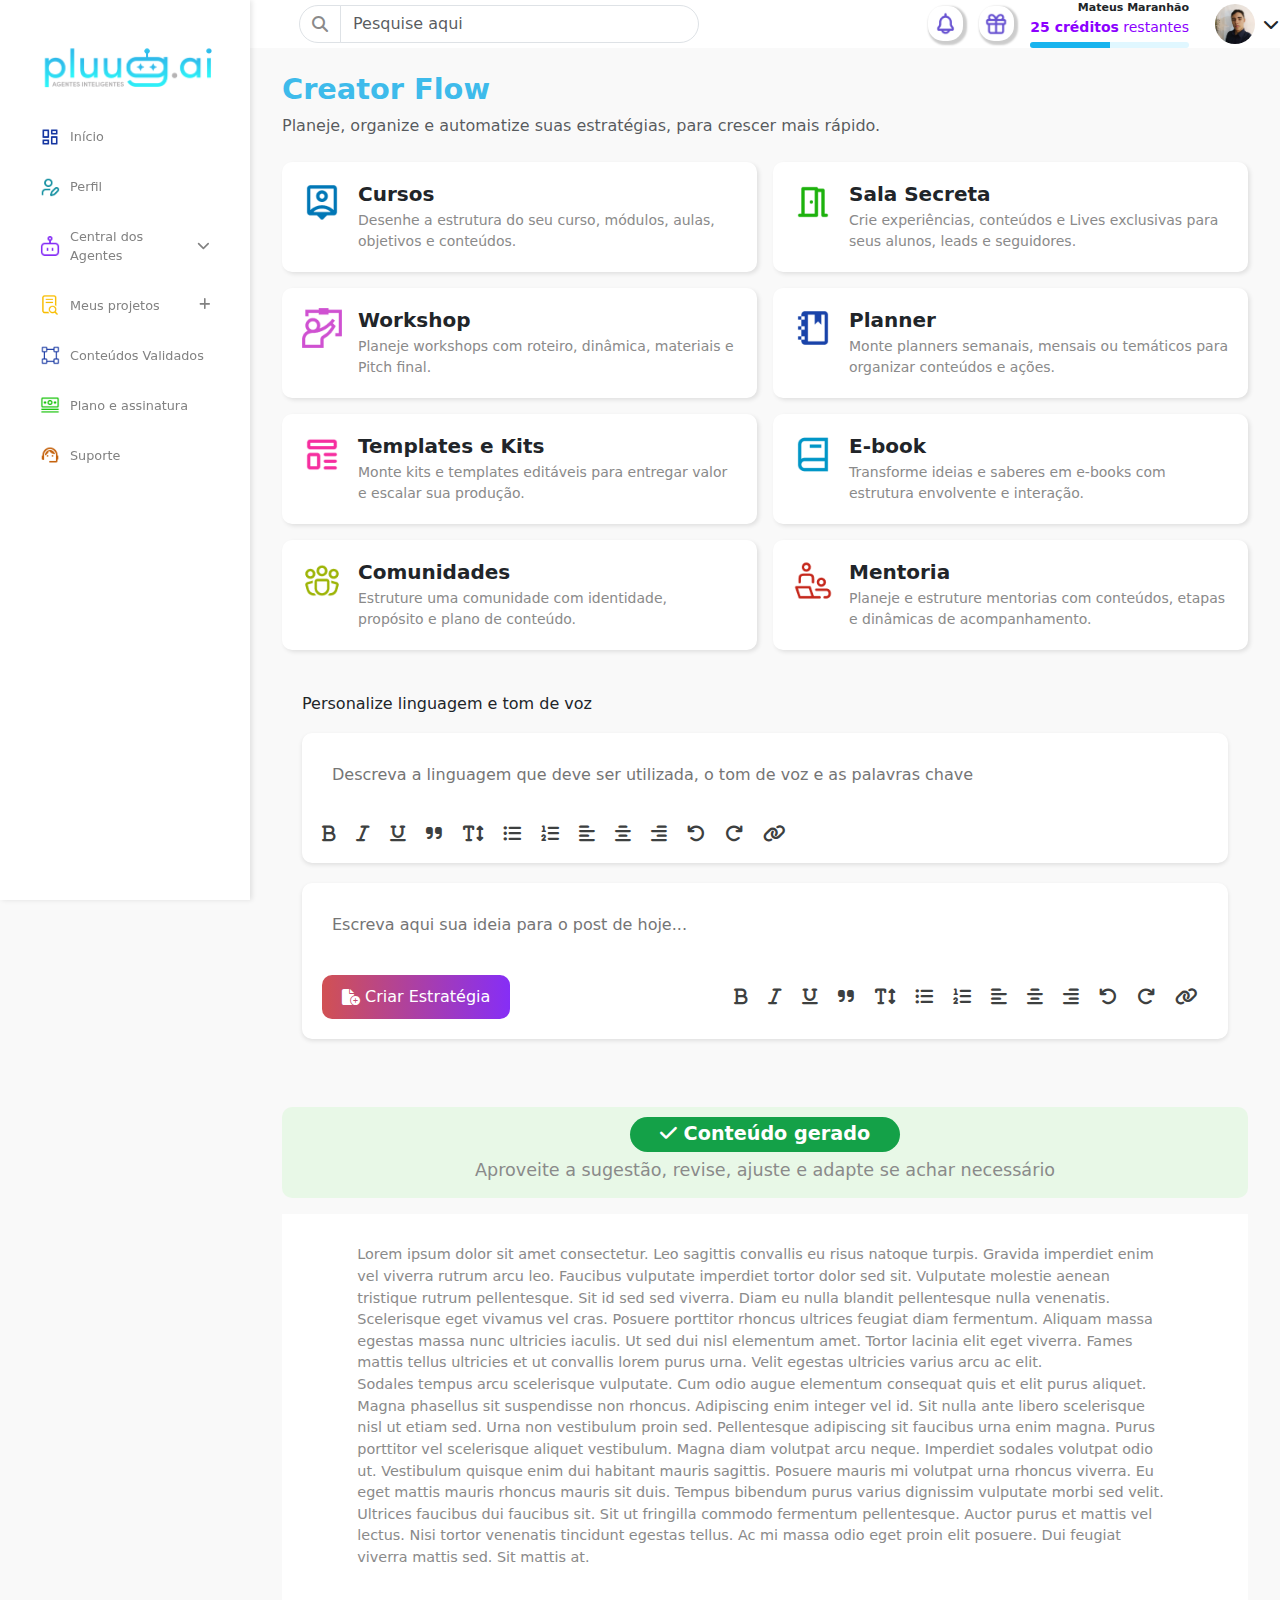
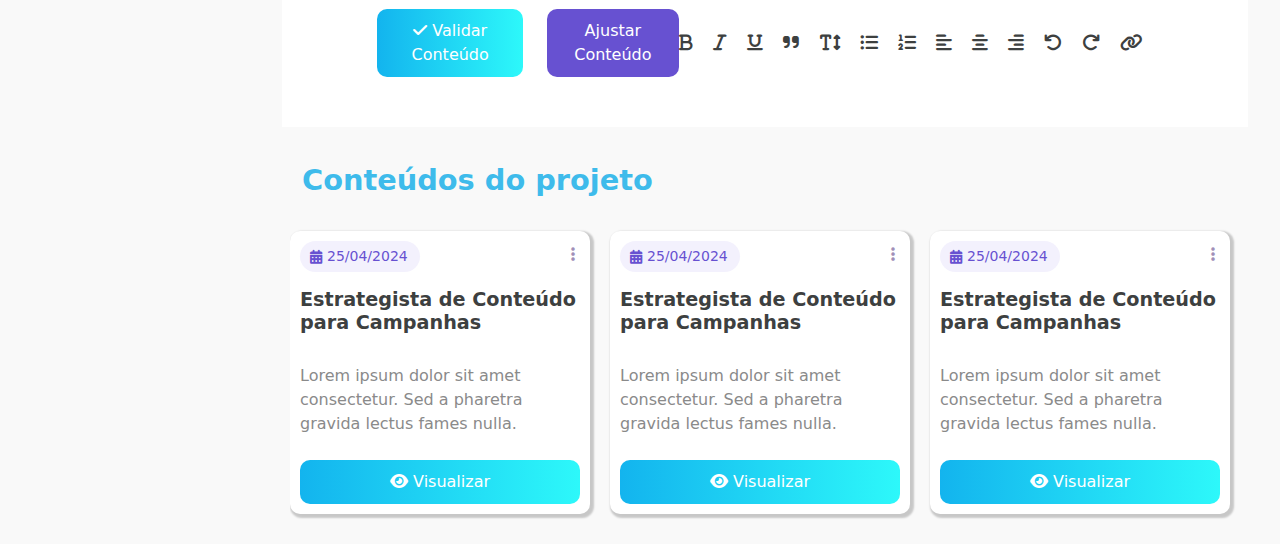
==== creator-builder.html @ bd02fbfd "Implement creator-builder" ====
<!DOCTYPE html>
<html lang="pt-BR">

<head>
    <meta charset="UTF-8">
    <meta name="viewport" content="width=device-width, initial-scale=1.0">
    <title>Pluug-ai - Creator Builder</title>
    <link rel="shortcut icon" type="imagex/png" href="./img/icone - 10.png">

    <!-- Bootstrap CSS -->
    <link href="https://cdn.jsdelivr.net/npm/bootstrap@5.3.3/dist/css/bootstrap.min.css" rel="stylesheet"
        crossorigin="anonymous">

    <!-- Bootstrap JS (com Popper incluído no bundle) -->
    <script src="https://cdn.jsdelivr.net/npm/bootstrap@5.3.3/dist/js/bootstrap.bundle.min.js"
        crossorigin="anonymous"></script>

    <!-- CSS do Owl Carousel -->
    <link rel="stylesheet" href="https://cdnjs.cloudflare.com/ajax/libs/OwlCarousel2/2.3.4/assets/owl.carousel.min.css">
    <link rel="stylesheet"
        href="https://cdnjs.cloudflare.com/ajax/libs/OwlCarousel2/2.3.4/assets/owl.theme.default.min.css">

    <!-- jQuery -->
    <script src="https://code.jquery.com/jquery-3.6.0.min.js"></script>

    <!-- JS do Owl Carousel -->
    <script src="https://cdnjs.cloudflare.com/ajax/libs/OwlCarousel2/2.3.4/owl.carousel.min.js"></script>

    <!--Font Awesome-->
    <link rel="stylesheet" href="https://cdnjs.cloudflare.com/ajax/libs/font-awesome/6.4.2/css/all.min.css"
        crossorigin="anonymous" referrerpolicy="no-referrer" />

    <!--CSS-->
    <link rel="stylesheet" href="css/index.css">
    <link rel="stylesheet" href="css/meus-projetos.css">
    <link rel="stylesheet" href="css/perfil.css">
    <link rel="stylesheet" href="css/plano.css">
    <link rel="stylesheet" href="css/responsive.css">
    <link rel="stylesheet" href="css/trend-ai.css">
    <link rel="stylesheet" href="css/suporte.css">
    <link rel="stylesheet" href="css/creator-builder.css">

</head>

<body class="creator-builder">
    <!--SideBar-->
    <nav class="navbar navbar-light d-md-none">
        <div class="container-fluid">
            <a class="navbar-brand" href="#">
                <img src="./img/pluugai-degrade-azul-fundo-branco-300-dpi.webp" alt="Pluu.ai Logo" class="img-fluid">
            </a>
            <button class="navbar-toggler" type="button" data-bs-toggle="collapse" data-bs-target="#mobileMenu"
                aria-controls="mobileMenu" aria-expanded="false" aria-label="Toggle navigation">
                <span class="navbar-toggler-icon"></span>
            </button>
        </div>
    </nav>
    <div class="collapse mobile-menu d-md-block" id="mobileMenu">
        <div class="sidebar">
            <a class="navbar-brand d-none d-md-block" href="#">
                <img src="./img/pluugai-degrade-azul-fundo-branco-300-dpi.webp" alt="Pluu.ai Logo" class="img-fluid">
            </a>
            <ul id="navegacao" class="nav flex-column">
                <li class="nav-item">
                    <a id="index" class="nav-link" href="index.html"><img class="img-fluid icones"
                            src="./img/Icons menu/Inicio.png">
                        Início</a>
                </li>
                <li class="nav-item">
                    <a id="perfil" class="nav-link" href="perfil.html"><img class="img-fluid icones"
                            src="./img/Icons menu/Perfil.png">
                        Perfil</a>
                </li>
                <li class="nav-item central-agentes-item">
                    <a class="nav-link central-agentes-link" style="cursor: pointer;">
                        <img class="img-fluid icones" src="./img/Icons menu/Central dos Agentes.png"> Central dos
                        Agentes
                        <i class="fas fa-chevron-down ms-auto"></i>
                    </a>
                    <ul class="submenu nav flex-column">
                        <li class="nav-item">
                            <a id="trend-ai" class="nav-link" href="trend-ai.html"><img class="img-fluid icones"
                                    src="./img/Icons menu/Trend AI.png"> Trend AI</a>
                        </li>
                        <li class="nav-item">
                            <a id="creator-genie" class="nav-link" href="creator-genie.html"><img
                                    class="img-fluid icones" src="./img/Icons menu/Creator Genie.png"> Creator Genie</a>
                        </li>
                        <li class="nav-item">
                            <a id="creator-flow" class="nav-link" href="creator-flow.html"><img class="img-fluid icones"
                                    src="./img/Icons menu/Creator Flow.png"> Creator Flow</a>
                        </li>
                        <li class="nav-item">
                            <a id="creator-builder" class="nav-link" href="creator-builder.html"><img
                                    class="img-fluid icones" src="./img/Icons menu/carbon_model-builder.png"> Creator
                                Builder</a>
                        </li>
                        <li class="nav-item">
                            <a id="leads-ia" class="nav-link" href="leads-ia.html"><img class="img-fluid icones"
                                    src="./img/Icons menu/stash_user-id.png"> Leads IA</a>
                        </li>
                    </ul>
                </li>
                <li class="nav-item">
                    <a id="meus-projetos" class="nav-link" href="meus-projetos.html"><img class="img-fluid icones"
                            src="./img/Icons menu/Meus projetos.png">
                        Meus projetos
                        <i class="fas fa-plus ms-auto"></i>
                    </a>
                </li>
                <li class="nav-item">
                    <a id="validados" class="nav-link" href="validados.html"><img class="img-fluid icones"
                            src="./img/Icons menu/Conteúdos Validados.png"> Conteúdos Validados</a>
                </li>
                <li class="nav-item">
                    <a id="plano" class="nav-link" href="plano.html"><img class="img-fluid icones"
                            src="./img/Icons menu/Plano e assintura.png"> Plano e assinatura</a>
                </li>
                <li class="nav-item">
                    <a id="suporte" class="nav-link" href="suporte.html"><img class="img-fluid icones"
                            src="./img/Icons menu/Suporte.png">
                        Suporte</a>
                </li>
            </ul>
        </div>
    </div>

    <!-- Navbar vertical -->
    <div class="nav-vertical">
        <div class="d-flex justify-content-between align-items-center mb-4">

            <div class="input-group search-bar flex-grow-1 ms-5" style="max-width: 400px;">
                <span class="input-group-text"><i class="fas fa-search"></i></span>
                <input type="text" class="form-control" placeholder="Pesquise aqui">
            </div>

            <div class="profile-info d-flex align-items-center ms-auto">
                <div class="d-flex align-items-center">
                    <div class="icon-wrapper me-3">
                        <img class="icones-roxos" src="./img/flowbite_bell-outline.png" alt="Notificação">
                    </div>
                    <div class="icon-wrapper me-3" data-bs-toggle="modal" data-bs-target="#giftModal">
                        <img class="icones-roxos" src="./img/tabler_gift.png" alt="Presente">
                    </div>
                </div>
                <div class="profile-details text-end me-3">
                    <strong>Mateus Maranhão</strong>
                    <span class="credits"><b>25 créditos</b> restantes</span>
                    <div class="progress mt-1">
                        <div class="progress-bar" role="progressbar" style="width: 50%" aria-valuenow="50"
                            aria-valuemin="0" aria-valuemax="100"></div>
                    </div>
                </div>
                <img class="foto-perfil" src="./img/8c23a2b4-e8b4-4d0d-b0fb-df7a47a0a22d.jpeg" alt="Foto do Perfil">
                <i onclick="toggleMenu()" class="fas fa-chevron-down ms-2 dropdown-icon" style="cursor: pointer;"></i>
            </div>
        </div>
    </div>

    <!--Menu dropdown do perfil-->
    <div class="menu-dropdown" id="menuDropdown">
        <a href="#"><img class="img-fluid icones-dropdown" src="./img/Icons menu/Inicio.png"> Início</a>
        <a href="#"><img class="img-fluid icones-dropdown" src="./img/Icons menu/Perfil.png"> Perfil</a>
        <button class="btn-sair mt-2"><i class="fas fa-sign-out-alt me-2"></i> Sair</button>
    </div>

    <!--input de pesquisa mobile-->
    <div class="container input-pesquisa d-md-none d-block">
        <input type="text" class="form-control" placeholder="Pesquise aqui">
    </div>

    <!--Conteudo principal-->
    <div class="main-content">

        <!-- Modal -->
        <div class="modal fade" id="giftModal" tabindex="-1" aria-labelledby="giftModalLabel" aria-hidden="true">
            <div class="modal-dialog modal-dialog-centered">
                <div class="modal-content">
                    <div class="modal-header">
                        <ul class="nav nav-tabs">
                            <li class="nav-item">
                                <a class="nav-link active" id="tab-convidar" onclick="showTab('convidar')">Convidar</a>
                            </li>
                            <li class="nav-item">
                                <a class="nav-link" id="tab-recompensas"
                                    onclick="showTab('recompensas')">Recompensas</a>
                            </li>
                        </ul>
                        <button type="button" class="btn-close" data-bs-dismiss="modal" aria-label="Close"></button>
                    </div>
                    <div class="modal-body text-center">
                        <div id="convidar" class="tab-content active">
                            <h5>Dê 10% de desconto e Ganhe até 20% de desconto na sua mensalidade</h5>
                            <p>Convide amigos e novas contas para a Pluug.ai e ofereça um desconto especial de 10%.</p>
                            <button class="btn-convidar w-100"><img class="img-fluid me-2" src="./img/tabler_gift.png">
                                Pluug.ai/convidado</button>
                            <button class="btn-copiar mt-3">Copiar link de convite</button>
                            <h6 class="mt-4 info-importante-titulo">Informações importantes</h6>
                            <p class="info-importante mt-2">O desconto não é cumulativo e será aplicado apenas em 1
                                única mensalidade.</p>
                        </div>
                        <div id="recompensas" class="tab-content">
                            <h5 class="mb-3">Recompensas ganhas: 15%</h5>
                            <div class="quando-receberei">
                                <img class="img-fluid mb-3" src="./img/tabler_gift.png">
                                <h6>Quando receberei minha recompensa?</h6>
                                <p>A sua recompensa será o desconto aplicado na sua próxima mensalidade. O desconto não
                                    é cumulativo, ele será aplicado apenas em 1 única mensalidade, até 30 dias após a
                                    indicação.</p>
                                <p>Caso seu plano seja anual, seu desconto será aplicado no ato da renovação</p>
                            </div>
                            <button class="btn-recolher mt-3">Recolher recompensa</button>
                        </div>
                    </div>
                </div>
            </div>
        </div>

        <section class="creator-builder">
            <div class="container">
                <h2>Creator Flow</h2>
                <p class="text-muted mb-4">Planeje, organize e automatize suas estratégias, para crescer mais rápido.
                </p>

                <div class="row g-3">
                    <!-- Item 1 -->
                    <div class="col-md-6">
                        <div class="flow-card d-flex align-items-start">
                            <img src="./img/builder icons/material-symbols_person-pin-outline-rounded.png" class="me-3"
                                width="40" alt="Cursos">
                            <div>
                                <h5 class="fw-bold mb-1">Cursos</h5>
                                <p class="mb-0">Desenhe a estrutura do seu curso, módulos, aulas, objetivos e conteúdos.
                                </p>
                            </div>
                        </div>
                    </div>

                    <!-- Item 2 -->
                    <div class="col-md-6">
                        <div class="flow-card d-flex align-items-start">
                            <img src="./img/builder icons/material-symbols_meeting-room-outline-rounded.png"
                                class="me-3" width="40" alt="Sala Secreta">
                            <div>
                                <h5 class="fw-bold mb-1">Sala Secreta</h5>
                                <p class="mb-0">Crie experiências, conteúdos e Lives exclusivas para seus alunos, leads
                                    e seguidores.</p>
                            </div>
                        </div>
                    </div>

                    <!-- Item 3 -->
                    <div class="col-md-6">
                        <div class="flow-card d-flex align-items-start">
                            <img src="./img/builder icons/grommet-icons_workshop.png" class="me-3" width="40"
                                alt="Workshop">
                            <div>
                                <h5 class="fw-bold mb-1">Workshop</h5>
                                <p class="mb-0">Planeje workshops com roteiro, dinâmica, materiais e Pitch final.</p>
                            </div>
                        </div>
                    </div>

                    <!-- Item 4 -->
                    <div class="col-md-6">
                        <div class="flow-card d-flex align-items-start">
                            <img src="./img/builder icons/mdi_planner-outline.png" class="me-3" width="40"
                                alt="Planner">
                            <div>
                                <h5 class="fw-bold mb-1">Planner</h5>
                                <p class="mb-0">Monte planners semanais, mensais ou temáticos para organizar conteúdos e
                                    ações.</p>
                            </div>
                        </div>
                    </div>

                    <!-- Item 5 -->
                    <div class="col-md-6">
                        <div class="flow-card d-flex align-items-start">
                            <img src="./img/builder icons/tabler_template.png" class="me-3" width="40"
                                alt="Templates e Kits">
                            <div>
                                <h5 class="fw-bold mb-1">Templates e Kits</h5>
                                <p class="mb-0">Monte kits e templates editáveis para entregar valor e escalar sua
                                    produção.</p>
                            </div>
                        </div>
                    </div>

                    <!-- Item 6 -->
                    <div class="col-md-6">
                        <div class="flow-card d-flex align-items-start">
                            <img src="./img/builder icons/tdesign_book.png" class="me-3" width="40" alt="E-book">
                            <div>
                                <h5 class="fw-bold mb-1">E-book</h5>
                                <p class="mb-0">Transforme ideias e saberes em e-books com estrutura envolvente e
                                    interação.</p>
                            </div>
                        </div>
                    </div>

                    <!-- Item 7 -->
                    <div class="col-md-6">
                        <div class="flow-card d-flex align-items-start">
                            <img src="./img/builder icons/fluent_people-community-24-regular.png" class="me-3"
                                width="40" alt="Comunidades">
                            <div>
                                <h5 class="fw-bold mb-1">Comunidades</h5>
                                <p class="mb-0">Estruture uma comunidade com identidade, propósito e plano de conteúdo.
                                </p>
                            </div>
                        </div>
                    </div>

                    <!-- Item 8 -->
                    <div class="col-md-6 mb-2">
                        <div class="flow-card d-flex align-items-start">
                            <img src="./img/builder icons/hugeicons_mentoring.png" class="me-3" width="40"
                                alt="Mentoria">
                            <div>
                                <h5 class="fw-bold mb-1">Mentoria</h5>
                                <p class="mb-0">Planeje e estruture mentorias com conteúdos, etapas e dinâmicas de
                                    acompanhamento.</p>
                            </div>
                        </div>
                    </div>
                </div>
            </div>
        </section>

        <div class="qual-estrategia">
            <div class="container">
                <h6 class="mt-3">Personalize linguagem e tom de voz</h6>
                <div class="text-editor">
                    <textarea
                        placeholder="Descreva a linguagem que deve ser utilizada, o tom de voz e as palavras chave"></textarea>
                    <div class="toolbar-container">
                        <div class="toolbar">
                            <i class="fas fa-bold"></i>
                            <i class="fas fa-italic"></i>
                            <i class="fas fa-underline"></i>
                            <i class="fas fa-quote-right"></i>
                            <i class="fas fa-text-height"></i>
                            <i class="fas fa-list-ul"></i>
                            <i class="fas fa-list-ol"></i>
                            <i class="fas fa-align-left"></i>
                            <i class="fas fa-align-center"></i>
                            <i class="fas fa-align-right"></i>
                            <i class="fas fa-undo"></i>
                            <i class="fas fa-redo"></i>
                            <i class="fas fa-link"></i>
                        </div>
                    </div>
                </div>

                <div class="text-editor">
                    <textarea placeholder="Escreva aqui sua ideia para o post de hoje..."></textarea>
                    <div class="toolbar-container">
                        <button class="btn-criar-conteudo">
                            <i class="fa-solid fa-file-circle-plus"></i> Criar Estratégia
                        </button>
                        <div class="toolbar">
                            <i class="fas fa-bold"></i>
                            <i class="fas fa-italic"></i>
                            <i class="fas fa-underline"></i>
                            <i class="fas fa-quote-right"></i>
                            <i class="fas fa-text-height"></i>
                            <i class="fas fa-list-ul"></i>
                            <i class="fas fa-list-ol"></i>
                            <i class="fas fa-align-left"></i>
                            <i class="fas fa-align-center"></i>
                            <i class="fas fa-align-right"></i>
                            <i class="fas fa-undo"></i>
                            <i class="fas fa-redo"></i>
                            <i class="fas fa-link"></i>
                        </div>
                    </div>
                </div>
            </div>
        </div>

        <!--Conteudo gerado-->
        <div class="container mt-5">
            <div class="conteudo-gerado">
                <div class="row">
                    <div class="col-md-12">
                        <div class="d-flex justify-content-center">
                            <button class="btn-conteudo-gerado">
                                <i class="fa-solid fa-check"></i> Conteúdo gerado
                            </button>
                        </div>
                        <p>Aproveite a sugestão, revise, ajuste e adapte se achar necessário</p>
                    </div>
                </div>
            </div>
        </div>
        <div class="container mb-3">
            <div class="conteudo-texto mt-3">
                <p>Lorem ipsum dolor sit amet consectetur. Leo sagittis convallis eu risus natoque turpis.
                    Gravida imperdiet enim vel viverra rutrum arcu leo. Faucibus vulputate imperdiet tortor
                    dolor sed sit. Vulputate molestie aenean tristique rutrum pellentesque.
                    Sit id sed sed viverra. Diam eu nulla blandit pellentesque nulla venenatis. Scelerisque eget
                    vivamus vel cras. Posuere porttitor rhoncus ultrices feugiat diam fermentum. Aliquam massa
                    egestas massa nunc ultricies iaculis. Ut sed dui nisl elementum amet. Tortor lacinia elit
                    eget viverra. Fames mattis tellus ultricies et ut convallis lorem purus urna. Velit egestas
                    ultricies varius arcu ac elit.<br>
                    Sodales tempus arcu scelerisque vulputate. Cum odio augue elementum consequat quis et elit
                    purus aliquet. Magna phasellus sit suspendisse non rhoncus. Adipiscing enim integer vel id.
                    Sit nulla ante libero scelerisque nisl ut etiam sed. Urna non vestibulum proin sed.
                    Pellentesque adipiscing sit faucibus urna enim magna. Purus porttitor vel scelerisque
                    aliquet vestibulum. Magna diam volutpat arcu neque. Imperdiet sodales volutpat odio ut.
                    Vestibulum quisque enim dui habitant mauris sagittis. Posuere mauris mi volutpat urna
                    rhoncus viverra. Eu eget mattis mauris rhoncus mauris sit duis.
                    Tempus bibendum purus varius dignissim vulputate morbi sed velit. Ultrices faucibus dui
                    faucibus sit. Sit ut fringilla commodo fermentum pellentesque. Auctor purus et mattis vel
                    lectus. Nisi tortor venenatis tincidunt egestas tellus. Ac mi massa odio eget proin elit
                    posuere. Dui feugiat viverra mattis sed. Sit mattis at.</p>
                <div class="text-editor-trend">
                    <div class="toolbar-container">
                        <div class="d-flex justify-content-start">
                            <button class="btn-validar-conteudo me-4">
                                <i class="fa-solid fa-check"></i> Validar Conteúdo
                            </button>
                            <button class="btn-ajustar-conteudo">
                                Ajustar Conteúdo
                            </button>
                        </div>
                        <div class="toolbar">
                            <i class="fas fa-bold"></i>
                            <i class="fas fa-italic"></i>
                            <i class="fas fa-underline"></i>
                            <i class="fas fa-quote-right"></i>
                            <i class="fas fa-text-height"></i>
                            <i class="fas fa-list-ul"></i>
                            <i class="fas fa-list-ol"></i>
                            <i class="fas fa-align-left"></i>
                            <i class="fas fa-align-center"></i>
                            <i class="fas fa-align-right"></i>
                            <i class="fas fa-undo"></i>
                            <i class="fas fa-redo"></i>
                            <i class="fas fa-link"></i>
                        </div>
                    </div>
                </div>
            </div>
        </div>

        <!--Conteudos do projeto-->
        <section class="meus-conteudos">
            <div class="container">
                <div class="row">
                    <div class="col-md-12">
                        <div class="d-flex justify-content-between">
                            <h1 class="mb-4">Conteúdos do projeto</h1>
                        </div>
                    </div>
                    <div class="conteudos-wrapper">
                        <div class="card-conteudo">
                            <div class="d-flex justify-content-between">
                                <small><i class="fas fa-calendar-alt"></i> 25/04/2024</small>
                                <div class="dropdown">
                                    <i class="fa-solid fa-ellipsis-vertical" id="dropdownMenuButton"
                                        data-bs-toggle="dropdown" aria-expanded="false" style="cursor: pointer;"></i>
                                    <ul class="dropdown-menu" aria-labelledby="dropdownMenuButton">
                                        <li><a class="dropdown-item" href="#">Excluir</a></li>
                                        <li><a class="dropdown-item" href="#">Renomear</a></li>
                                        <li><a class="dropdown-item" href="#">Duplicar</a></li>
                                    </ul>
                                </div>
                            </div>
                            <h4 class="mt-3 mb-3">Estrategista de Conteúdo para Campanhas</h4>
                            <p>Lorem ipsum dolor sit amet consectetur. Sed a pharetra gravida lectus fames nulla.</p>
                            <button class="btn-visualizar"><i class="fa-solid fa-eye"></i> Visualizar</button>
                        </div>
                        <div class="card-conteudo">
                            <div class="d-flex justify-content-between">
                                <small><i class="fas fa-calendar-alt"></i> 25/04/2024</small>
                                <div class="dropdown">
                                    <i class="fa-solid fa-ellipsis-vertical" id="dropdownMenuButton"
                                        data-bs-toggle="dropdown" aria-expanded="false" style="cursor: pointer;"></i>
                                    <ul class="dropdown-menu" aria-labelledby="dropdownMenuButton">
                                        <li><a class="dropdown-item" href="#">Excluir</a></li>
                                        <li><a class="dropdown-item" href="#">Renomear</a></li>
                                        <li><a class="dropdown-item" href="#">Duplicar</a></li>
                                    </ul>
                                </div>
                            </div>
                            <h4 class="mt-3 mb-3">Estrategista de Conteúdo para Campanhas</h4>
                            <p>Lorem ipsum dolor sit amet consectetur. Sed a pharetra gravida lectus fames nulla.</p>
                            <button class="btn-visualizar"><i class="fa-solid fa-eye"></i> Visualizar</button>
                        </div>
                        <div class="card-conteudo">
                            <div class="d-flex justify-content-between">
                                <small><i class="fas fa-calendar-alt"></i> 25/04/2024</small>
                                <div class="dropdown">
                                    <i class="fa-solid fa-ellipsis-vertical" id="dropdownMenuButton"
                                        data-bs-toggle="dropdown" aria-expanded="false" style="cursor: pointer;"></i>
                                    <ul class="dropdown-menu" aria-labelledby="dropdownMenuButton">
                                        <li><a class="dropdown-item" href="#">Excluir</a></li>
                                        <li><a class="dropdown-item" href="#">Renomear</a></li>
                                        <li><a class="dropdown-item" href="#">Duplicar</a></li>
                                    </ul>
                                </div>
                            </div>
                            <h4 class="mt-3 mb-3">Estrategista de Conteúdo para Campanhas</h4>
                            <p>Lorem ipsum dolor sit amet consectetur. Sed a pharetra gravida lectus fames nulla.</p>
                            <button class="btn-visualizar"><i class="fa-solid fa-eye"></i> Visualizar</button>
                        </div>
                        <div class="card-conteudo">
                            <div class="d-flex justify-content-between">
                                <small><i class="fas fa-calendar-alt"></i> 25/04/2024</small>
                                <div class="dropdown">
                                    <i class="fa-solid fa-ellipsis-vertical" id="dropdownMenuButton"
                                        data-bs-toggle="dropdown" aria-expanded="false" style="cursor: pointer;"></i>
                                    <ul class="dropdown-menu" aria-labelledby="dropdownMenuButton">
                                        <li><a class="dropdown-item" href="#">Excluir</a></li>
                                        <li><a class="dropdown-item" href="#">Renomear</a></li>
                                        <li><a class="dropdown-item" href="#">Duplicar</a></li>
                                    </ul>
                                </div>
                            </div>
                            <h4 class="mt-3 mb-3">Estrategista de Conteúdo para Campanhas</h4>
                            <p>Lorem ipsum dolor sit amet consectetur. Sed a pharetra gravida lectus fames nulla.</p>
                            <button class="btn-visualizar"><i class="fa-solid fa-eye"></i> Visualizar</button>
                        </div>
                        <div class="card-conteudo">
                            <div class="d-flex justify-content-between">
                                <small><i class="fas fa-calendar-alt"></i> 25/04/2024</small>
                                <div class="dropdown">
                                    <i class="fa-solid fa-ellipsis-vertical" id="dropdownMenuButton"
                                        data-bs-toggle="dropdown" aria-expanded="false" style="cursor: pointer;"></i>
                                    <ul class="dropdown-menu" aria-labelledby="dropdownMenuButton">
                                        <li><a class="dropdown-item" href="#">Excluir</a></li>
                                        <li><a class="dropdown-item" href="#">Renomear</a></li>
                                        <li><a class="dropdown-item" href="#">Duplicar</a></li>
                                    </ul>
                                </div>
                            </div>
                            <h4 class="mt-3 mb-3">Estrategista de Conteúdo para Campanhas</h4>
                            <p>Lorem ipsum dolor sit amet consectetur. Sed a pharetra gravida lectus fames nulla.</p>
                            <button class="btn-visualizar"><i class="fa-solid fa-eye"></i> Visualizar</button>
                        </div>
                        <div class="card-conteudo">
                            <div class="d-flex justify-content-between">
                                <small><i class="fas fa-calendar-alt"></i> 25/04/2024</small>
                                <div class="dropdown">
                                    <i class="fa-solid fa-ellipsis-vertical" id="dropdownMenuButton"
                                        data-bs-toggle="dropdown" aria-expanded="false" style="cursor: pointer;"></i>
                                    <ul class="dropdown-menu" aria-labelledby="dropdownMenuButton">
                                        <li><a class="dropdown-item" href="#">Excluir</a></li>
                                        <li><a class="dropdown-item" href="#">Renomear</a></li>
                                        <li><a class="dropdown-item" href="#">Duplicar</a></li>
                                    </ul>
                                </div>
                            </div>
                            <h4 class="mt-3 mb-3">Estrategista de Conteúdo para Campanhas</h4>
                            <p>Lorem ipsum dolor sit amet consectetur. Sed a pharetra gravida lectus fames nulla.</p>
                            <button class="btn-visualizar"><i class="fa-solid fa-eye"></i> Visualizar</button>
                        </div>
                    </div>
                </div>
            </div>
        </section>
    </div>
</body>

<script src="./js/scripts.js"></script>

</html>
---- css/index.css ----
* {
    box-sizing: border-box;
}

body {
    margin: 0;
    padding: 0;
    overflow-x: hidden;
    background-color: #F9F9F9;
}

.navbar-brand img {
    max-width: 220px;
}

body.index #navegacao a#index,
body.perfil #navegacao a#perfil,
body.trend-ai #navegacao a#trend-ai,
body.creator-genie #navegacao a#creator-genie,
body.creator-flow #navegacao a#creator-flow,
body.meus-projetos #navegacao a#meus-projetos,
body.validados #navegacao a#validados,
body.plano #navegacao a#plano,
body.suporte #navegacao a#suporte,
body.configuracoes #navegacao a#configuracoes,
body.comunidade #navegacao a#comunidade,
body.creator-builder #navegacao a#creator-builder,
body.leads-ia #navegacao a#leads-ia {
    background: none;
    border: 1px solid rgba(19, 180, 238, 1);
    color: rgb(19, 180, 238);
    border-radius: 10px;
}

/*Sidebar*/
.sidebar {
    width: 250px;
    height: 100vh;
    position: fixed;
    background-color: white;
    padding-top: 20px;
    box-shadow: 2px 0 5px rgba(0, 0, 0, 0.1);
    padding: 20px;
    overflow-y: auto;
    overflow-x: hidden;
}

.sidebar .nav-item {
    margin-bottom: 10px;
}

.sidebar .nav-link {
    padding: 10px 20px;
    display: flex;
    align-items: center;
    color: #828282;
    font-weight: 500;
    border-radius: 10px;
    transition: background-color 0.3s ease-in-out, color 0.3s ease-in-out;
    font-size: 0.8rem;
}

.sidebar .nav-link .icones {
    margin-right: 10px;
    height: 20px;

}

.sidebar .nav-link:hover {
    background-color: rgb(19, 180, 238);
    color: #fff;
}

.submenu {
    padding-left: 30px;
    display: none;
}

.nav-item.open .submenu {
    display: block;
}

.sidebar::-webkit-scrollbar {
    height: 8px;
    width: 8px;
}

.sidebar::-webkit-scrollbar-thumb {
    background-color: #00bfff;
    border-radius: 10px;
}

.sidebar::-webkit-scrollbar-track {
    background-color: #f1f1f1;
}

/*Navbar*/
.nav-vertical {
    margin-left: 250px;
    background-color: #fff;
    padding: 0px 1px 0px 1px
}

.search-bar .input-group-text {
    background-color: transparent;
    color: #8A8A8A;
    border-radius: 20px;
}

.search-bar .form-control {
    border-radius: 20px;
}

.profile-info {
    display: flex;
    align-items: center;
}

.profile-info .foto-perfil {
    width: 40px;
    height: 40px;
    border-radius: 50%;
    margin-left: 10px;
    object-fit: cover;
    cursor: pointer;
}

.icon-wrapper {
    display: flex;
    justify-content: center;
    align-items: center;
    height: 35px;
    width: 35px;
    padding: 5px;
    background-color: #fff;
    box-shadow: 2px 2px 2px 2px rgb(0 0 0 / 20%);
    border-radius: 15px;
    cursor: pointer;
    transition: 0.3s ease;
}

.icones-roxos {
    max-height: 100%;
    max-width: 100%;
}

.icon-wrapper:hover {
    transform: scale(1.1);
}

.credits {
    color: #8c00ff;
    font-size: 14px;
}

.profile-details {
    display: flex;
    flex-direction: column;
    white-space: nowrap;
    font-size: 11px;
}

.progress-bar {
    background-color: #19b4ee;
}

.progress {
    background-color: #e0f7ff;
    height: 6px;
    border-radius: 5px;
}

/*Menu dropdown*/
.menu-dropdown {
    position: absolute;
    right: 10px;
    background-color: white;
    border-radius: 10px;
    box-shadow: 0 4px 8px rgba(0, 0, 0, 0.1);
    width: 200px;
    padding: 10px;
    display: none;
    z-index: 10;
    margin-top: -30px;
}

/* Exibe o menu dropdown quando ativo */
.menu-dropdown.active {
    display: block;
}

/* Estilos dos itens do menu */
.menu-dropdown a {
    text-decoration: none;
    color: #333;
    display: flex;
    align-items: center;
    padding: 8px 10px;
    border-radius: 5px;
    font-size: 0.9rem;
}

.menu-dropdown a:hover {
    background-color: #f1f1f1;
}

.icones-dropdown {
    margin-right: 10px;
    height: 30px;
}

/* Botão de sair */
.menu-dropdown .btn-sair {
    background-color: rgb(98, 43, 226);
    border: none;
    color: #fff;
    padding: 10px;
    border-radius: 10px;
    transition: .3s ease;
    width: 100%;
}

.menu-dropdown .btn-sair:hover {
    background-color: rgb(30, 0, 100);
}

/*Conteudo principal*/
.main-content {
    margin-left: 250px;
    padding: 0 20px 0 20px;
}

/*Top trends*/
.top-trends {
    padding: 0px 20px 0px 20px;
}

.top-trends h1 {
    color: #3EBBEB;
    font-weight: bold;
    font-size: 1.8rem;
}

.top-trends p {
    color: #8A8A8A;
}

/*Oscar*/
.oscar {
    background-color: #fff;
    background-image: url('../img/trend.png');
    background-repeat: no-repeat;
    background-position: right;
    padding: 15px;
    border-radius: 10px;
    box-shadow: 2px 2px 2px 2px rgb(0 0 0 / 20%);
    width: 90%;
    display: flex;
    flex-direction: column;
    justify-content: space-between;
}

.oscar p,
h3 {
    color: #3D4040;
    font-size: 0.9rem;
    margin: 5px 0;
}

.oscar .btn-youtube {
    background-color: #CE5059;
    color: #fff;
    padding: 8px 15px 8px 15px;
    border-radius: 20px;
    border: none;
    transition: background-color .3s ease;
    font-size: 0.7rem;
    font-weight: 500;
    height: 30px;
}

.oscar .btn-youtube:hover {
    background-color: #9c252d;
}

.oscar .btn-visualizacoes {
    background: linear-gradient(90deg, rgba(19, 180, 238, 1) 0%, rgba(45, 248, 250, 1) 100%);
    color: #fff;
    padding: 5px;
    border-radius: 20px;
    border: none;
    transition: transform .3s ease;
    width: 80px;
    font-size: 0.7rem;
    font-weight: 500;
    height: 30px;
}

.oscar .btn-visualizacoes img {
    width: 20px;
    margin-bottom: 3px;
}

.oscar .btn-visualizacoes:hover {
    transform: scale(1.1);
}

.oscar .btn-like {
    background-color: #6751D1;
    color: #fff;
    padding: 3px;
    border-radius: 20px;
    border: none;
    transition: background-color .3s ease;
    width: 80px;
    font-size: 0.7rem;
    font-weight: 500;
    height: 30px;
}

.oscar .btn-like img {
    width: 20px;
    margin-bottom: 3px;
}

.oscar .btn-like:hover {
    background-color: #3b306e;
}

.oscar .btn-facebook {
    background-color: #386CAF;
    color: #fff;
    padding: 8px 15px 8px 15px;
    border-radius: 20px;
    border: none;
    transition: background-color .3s ease;
    font-size: 0.7rem;
    font-weight: 500;
    height: 30px;
}

.oscar .btn-facebook:hover {
    background-color: #254877;
}

.oscar .btn-tiktok {
    background-color: #3D4040;
    color: #fff;
    padding: 8px 15px 8px 15px;
    border-radius: 20px;
    border: none;
    transition: background-color .3s ease;
    font-size: 0.7rem;
    font-weight: 500;
    height: 30px;
}

.oscar .btn-tiktok:hover {
    background-color: #242424;
}

.oscar .btn-google {
    background-color: #319F43;
    color: #fff;
    padding: 8px 15px 8px 15px;
    border-radius: 20px;
    border: none;
    transition: background-color .3s ease;
    font-size: 0.7rem;
    font-weight: 500;
    height: 30px;
}

.oscar .btn-google:hover {
    background-color: #1e682a;
}

.oscar .btn-x {
    background-color: #1490A1;
    color: #fff;
    padding: 8px 15px 8px 15px;
    border-radius: 20px;
    border: none;
    transition: background-color .3s ease;
    font-size: 0.7rem;
    font-weight: 500;
    height: 30px;
}

.oscar .btn-x:hover {
    background-color: #0f5d68;
}

.oscar .btn-instagram {
    background-color: #C5630E;
    color: #fff;
    padding: 8px 15px 8px 15px;
    border-radius: 20px;
    border: none;
    transition: background-color .3s ease;
    font-size: 0.7rem;
    font-weight: 500;
    height: 30px;
}

.oscar .btn-instagram:hover {
    background-color: #6e3400;
}

.oscar .btn-aproveitar-trends {
    background: linear-gradient(90deg, rgba(209, 81, 83, 1) 0%, rgba(134, 46, 246, 1) 100%);
    color: #fff;
    padding: 3px;
    border-radius: 20px;
    border: none;
    transition: color .3s ease;
    width: 170px;
    font-size: 0.7rem;
    font-weight: 500;
    height: 30px;
}

.oscar .btn-aproveitar-trends .img-fluid {
    margin-right: 10px;
    margin-bottom: 3px;
    height: 20px;
}

.oscar .btn-aproveitar-trends:hover {
    color: rgb(84, 28, 158);
}

.oscar .d-flex.align-items-center.flex-nowrap {
    display: flex;
    align-items: center;
    flex-wrap: nowrap;
    gap: 10px;
    width: 100%;
    overflow: hidden;
}

.oscar .music-wrapper {
    display: flex;
    align-items: center;
    flex-wrap: nowrap;
    gap: 10px;
    width: 100%;
    overflow: hidden;
}

.oscar .music-player {
    flex-shrink: 1;
    min-width: 150px;
    max-width: 200px;
    display: flex;
    align-items: center;
}

.oscar .player-controls {
    display: flex;
    flex-direction: column;
    align-items: center;
    width: 100%;
}

.oscar .progress-bar {
    width: 100%;
    height: 4px;
    background-color: #e0e0e0;
    border-radius: 2px;
    margin-bottom: 5px;
    position: relative;
}

.oscar .progress {
    width: 50%;
    height: 100%;
    background-color: #3EBBEB;
    border-radius: 2px;
}

.oscar .controls {
    display: flex;
    justify-content: center;
    gap: 8px;
}

.oscar .controls img {
    height: 25px;
    cursor: pointer;
    transition: .3s ease;
}

.oscar .controls img:hover {
    transform: scale(1.1);
}

/* Carrossel */
.carousel-container-oscar {
    position: relative;
    overflow: hidden;
    width: 100%;
}

.carousel-track-oscar {
    display: flex;
    transition: transform 0.5s ease;
}

.carousel-card-oscar {
    min-width: 100%;
    box-sizing: border-box;
    padding: 10px;
    flex-shrink: 0;
}

@media (min-width: 768px) {
    .carousel-card-oscar {
        min-width: 33.33%;
    }
}

/* Indicadores */
.carousel-indicators-oscar {
    display: flex;
    justify-content: center;
    align-items: center;
}

.carousel-indicators-oscar button {
    border: none;
    width: 10px;
    height: 10px;
    border-radius: 50%;
    margin: 5px;
    background-color: #ccc;
    cursor: pointer;
}

.carousel-indicators-oscar button.active {
    background-color: #007bff;
}

/*Qual conteudo*/
.qual-conteudo {
    padding: 20px;
}

.qual-conteudo h1 {
    color: #3EBBEB;
    font-weight: bold;
    font-size: 1.8rem;
}

.qual-conteudo p {
    color: #8A8A8A;
}

.qual-conteudo h6 {
    color: #3D4040;
    margin-bottom: 0;
}

/* Estilo dos botões de conteúdo */
.conteudo-wrapper {
    display: flex;
    gap: 10px;
    overflow-x: auto;
    padding: 10px 0;
    scroll-behavior: smooth;
}

.conteudo {
    flex: 0 0 auto;
    background-color: white;
    padding: 5px 10px;
    border-radius: 10px;
    box-shadow: 0 2px 4px rgba(0, 0, 0, 0.1);
    display: flex;
    align-items: center;
    cursor: pointer;
    transition: all 0.3s ease;
    white-space: nowrap;
}

.conteudo.active {
    background: rgb(19, 180, 238);
    background: linear-gradient(90deg, rgba(19, 180, 238, 1) 0%, rgba(45, 248, 250, 1) 100%);
    color: white;
}

.conteudo img {
    margin-right: 10px;
    width: 24px;
}

.conteudo:hover {
    transform: translateY(-5px);
    box-shadow: 0 4px 8px rgba(0, 0, 0, 0.2);
}

/* Barra de rolagem personalizada */
.conteudo-wrapper::-webkit-scrollbar {
    height: 8px;
}

.conteudo-wrapper::-webkit-scrollbar-thumb {
    background-color: #00bfff;
    border-radius: 10px;
}

.conteudo-wrapper::-webkit-scrollbar-track {
    background-color: #f1f1f1;
}

/* Textarea e barra de ferramentas */
.text-editor {
    margin-top: 20px;
    background-color: white;
    border-radius: 10px;
    padding: 20px;
    box-shadow: 0 2px 4px rgba(0, 0, 0, 0.1);
}

/* Área de texto */
textarea {
    width: 100%;
    height: 45px;
    border: none;
    outline: none;
    resize: none;
    padding: 10px;
    color: #8A8A8A;
    font-size: 16px;
}

/* Contêiner do botão e da toolbar */
.toolbar-container {
    display: flex;
    justify-content: space-between;
    align-items: center;
    margin-top: 20px;
}

/* Estilo da toolbar */
.toolbar {
    display: flex;
    gap: 10px;
}

.toolbar i {
    font-size: 18px;
    color: #3D4040;
    cursor: pointer;
    transition: color 0.2s ease;
    margin-right: 10px;
}

.toolbar i:hover {
    color: #00bfff;
}

/* Botão de criar conteúdo */
.btn-criar-conteudo {
    background: linear-gradient(90deg, rgba(209, 81, 83, 1) 0%, rgba(134, 46, 246, 1) 100%);
    color: #fff;
    padding: 10px 20px;
    border-radius: 10px;
    border: none;
    font-size: 16px;
    display: inline-flex;
    align-items: center;
    gap: 5px;
    transition: all .3s ease;
}

.btn-criar-conteudo:hover {
    transform: scale(1.1);
}

/*Qual estrategia*/
.qual-estrategia {
    padding: 20px;
}

.qual-estrategia h1 {
    color: #3EBBEB;
    font-weight: bold;
    font-size: 1.8rem;
}

.qual-estrategia p {
    color: #8A8A8A;
}

.qual-estrategia .card-estrategia {
    background-color: #fff;
    box-shadow: 2px 2px 2px 2px rgb(0 0 0 / 20%);
    padding: 20px;
    border-radius: 10px;
    transition: transform 0.3s ease, box-shadow 0.3s ease;
    margin-bottom: 20px;
    height: 100px;
}

.qual-estrategia .card-estrategia:hover {
    transform: translateY(-5px);
    box-shadow: 0 4px 8px rgba(0, 0, 0, 0.2);
}

.card-estrategia h3 {
    font-size: 1rem;
    color: #3D4040;
    font-weight: bold;
}

.card-estrategia p {
    font-size: 14px;
}

.card-estrategia .card-icon {
    width: 40px;
    height: 40px;
    margin-right: 15px;
}

.qual-estrategia .card-estrategia-2 {
    background-color: #fff;
    box-shadow: 2px 2px 2px 2px rgb(0 0 0 / 20%);
    padding: 20px;
    border-radius: 10px;
    transition: transform 0.3s ease, box-shadow 0.3s ease;
    margin-bottom: 5px;
    height: 100px;
}

.qual-estrategia .card-estrategia-2:hover {
    transform: translateY(-5px);
    box-shadow: 0 4px 8px rgba(0, 0, 0, 0.2);
}

.card-estrategia-2 h3 {
    font-size: 1rem;
    color: #3D4040;
    font-weight: bold;
}

.card-estrategia-2 p {
    font-size: 14px;
}

.card-estrategia-2 .card-icon {
    width: 40px;
    height: 40px;
    margin-right: 15px;
}

/*Meus conteudos*/
.meus-conteudos {
    padding: 20px;
}

.meus-conteudos h1 {
    color: #3EBBEB;
    font-weight: bold;
    font-size: 1.8rem;
}

.meus-conteudos h6 {
    color: #6751D1;
    font-weight: bold;
    cursor: pointer;
}

.conteudos-wrapper {
    display: flex;
    gap: 20px;
    overflow-x: auto;
    padding: 10px 0;
    scroll-behavior: smooth;
}

.card-conteudo {
    background-color: #fff;
    box-shadow: 2px 2px 2px 2px rgb(0 0 0 / 20%);
    padding: 10px;
    border-radius: 10px;
    transition: transform 0.3s ease, box-shadow 0.3s ease;
    flex: 0 0 300px;
    display: flex;
    flex-direction: column;
    justify-content: space-between;
    min-height: 250px;
}

.card-conteudo:hover {
    transform: translateY(-5px);
    box-shadow: 0 4px 8px rgba(0, 0, 0, 0.2);
}

.card-conteudo small {
    background-color: #F3F1FD;
    color: #6751D1;
    border-radius: 20px;
    padding: 5px 10px;
    display: flex;
    align-items: center;
    gap: 5px;
    width: 43%;
}

.card-conteudo h4 {
    font-size: 1.2rem;
    color: #3D4040;
    font-weight: bold;
    min-height: 60px;
}

.card-conteudo p {
    min-height: 80px;
    color: #8A8A8A;
}

.card-conteudo .btn-visualizar {
    background: linear-gradient(90deg, rgba(19, 180, 238, 1) 0%, rgba(45, 248, 250, 1) 100%);
    color: #fff;
    border: none;
    border-radius: 10px;
    padding: 10px;
    width: 100%;
    transition: all .3s ease;
    margin-top: auto;
}

.card-conteudo .btn-visualizar:hover {
    transform: scale(1.1);
}

/* Barra de rolagem personalizada */
.conteudos-wrapper::-webkit-scrollbar {
    height: 8px;
}

.conteudos-wrapper::-webkit-scrollbar-thumb {
    background-color: #979797;
    border-radius: 10px;
}

.conteudos-wrapper::-webkit-scrollbar-track {
    background-color: #d9d9d9;
}

/*Modal Convidar*/
.modal-content {
    border-radius: 15px;
    padding: 0px 20px 0px 20px;
}

.modal-header {
    border-bottom: none;
    display: flex;
    flex-direction: column;
    align-items: flex-start;
    padding: 15px;
}

.nav-tabs {
    border-bottom: none;
    width: 100%;
    display: flex;
    justify-content: flex-start;
}

.nav-tabs .nav-link {
    font-weight: bold;
    color: #6c757d;
    border: none;
    padding: 10px 15px;
    cursor: pointer;
}

.nav-tabs .nav-link.active {
    color: #3EBBEB;
    border-bottom: 2px solid #3EBBEB;
}

.tab-content {
    display: none;
}

.tab-content.active {
    display: block;
}

.modal-title {
    font-weight: bold;
    font-size: 1.2rem;
}

.modal-body h5 {
    font-weight: bold;
    font-size: 1.2rem;
    text-align: center;
}

.modal-body .quando-receberei {
    background-color: #F9F5FE;
    padding: 15px;
    border-radius: 10px;
}

.modal-body .quando-receberei h6 {
    color: #6751D1;
    font-weight: bold;
    font-size: 1rem;
    text-align: center;
}

.modal-body p {
    text-align: center;
    font-size: 0.9rem;
    color: #6c757d;
}

.btn-convidar {
    background-color: #fff;
    color: #6751D1;
    font-weight: bold;
    border: none;
    border-radius: 10px;
    padding: 10px 15px;
    display: flex;
    align-items: center;
    justify-content: center;
    width: 100%;
    box-shadow: 2px 2px 2px 2px rgb(0 0 0 / 20%);
    transition: .3s ease;
}

.btn-convidar:hover {
    box-shadow: 4px 4px 4px 4px rgb(0 0 0 / 20%);
}

.btn-copiar,
.btn-recolher {
    background-color: #3EBBEB;
    color: #fff;
    font-weight: bold;
    border-radius: 10px;
    padding: 10px;
    width: 100%;
    border: none;
}

.btn-copiar:hover {
    background-color: #2EA5D3;
}

.btn-recolher:hover {
    background-color: #2EA5D3;
}

.info-importante-titulo {
    font-weight: bold;
    text-align: start !important;
    color: #6c757d;
}

.info-importante {
    font-size: 0.8rem;
    text-align: start !important;
    color: #6c757d;
}
---- css/meus-projetos.css ----
/*Meus projetos*/

.meus-projetos {
    padding: 0px 20px 0px 20px;
}

.meus-projetos h1 {
    color: #3EBBEB;
    font-weight: bold;
    font-size: 1.8rem;
}

.meus-projetos p {
    color: #8A8A8A;
}

.card-projeto {
    background-color: #fff;
    box-shadow: 0px 4px 6px rgba(0, 0, 0, 0.2);
    border-radius: 15px;
    padding: 0px 20px 0px 20px;
    border: 1px solid #3CB9EB;
}

.card-projeto h2 {
    color: #3D4040;
    font-weight: 700;
    font-size: 1.2rem;
    margin-bottom: 2px;
}

.card-projeto p {
    color: #8A8A8A;
    margin-top: 0;
}

.card-projeto img {
    height: 30px;
}

/*Adicionar*/
.adicionar {
    background-color: #fff;
    border-radius: 15px;
    padding: 0px 10px 0px 10px;
    box-shadow: 0px 4px 6px rgba(0, 0, 0, 0.2);
    cursor: pointer;
    transition: all .3s ease;
}

.adicionar:hover {
    background-color: #f0f0f0;
    box-shadow: 2px 6px 8px rgba(0, 0, 0, 0.2);
    transform: translateY(-5px);
}

.adicionar h4 {
    color: #3D4040;
    font-weight: 700;
    font-size: 1.2rem;
    margin-bottom: 2px;
}

.adicionar p {
    color: #8A8A8A;
}

.adicionar img {
    height: 30px;
}

.fa-ellipsis-vertical {
    color: #A190B8;
    padding: 5px;
    cursor: pointer;
}

/*Modal arquivos*/
.modal-arquivo-content {
    border-radius: 12px;
    padding: 5px 5px 5px 5px;
    max-width: 800px;
}

.modal-dialog {
    max-width: 800px;
    display: flex;
    align-items: center;
    min-height: 90vh;
}

#modalArquivo .modal-body h5 {
    margin: 0;
    font-size: 1.25rem;
    font-weight: bold;
    flex-grow: 1;
    text-align: start;
}

#modalArquivo .modal-body p {
    white-space: nowrap;
    overflow: hidden;
    text-overflow: ellipsis;
    text-align: start;
}

.adicionar-arquivo {
    display: flex;
    align-items: center;
    gap: 10px;
    border: 1px solid #ccc;
    border-radius: 8px;
    padding: 10px;
    cursor: pointer;
    transition: background-color 0.3s ease;
}

.adicionar-arquivo:hover {
    background-color: #f8f9fa;
}

/*Modal instrucoes*/
.modal-instrucoes-content {
    border-radius: 12px;
    padding: 5px 5px 5px 5px;
    max-width: 800px;
}

.modal-instrucoes-header {
    border-bottom: none;
    display: flex;
    justify-content: space-between;
    align-items: center;
    width: 100%;
}

#modalInstrucoes .modal-body p {
    text-align: start;
    color: #555;
}

#modalInstrucoes .textarea-instrucoes {
    width: 100%;
    height: 100px;
    border: 1px solid #ccc;
    border-radius: 8px;
    padding: 10px;
    resize: none;
}

.btn-cancelar {
    background: none;
    border: none;
    color: #6c757d;
    font-weight: bold;
    transition: .3s ease;
}

.btn-aplicar {
    background: linear-gradient(90deg, rgba(19, 180, 238, 1) 0%, rgba(45, 248, 250, 1) 100%);
    color: white;
    font-weight: bold;
    border-radius: 8px;
    padding: 10px 20px;
    border: none;
    transition: .3s ease;
}

.btn-aplicar:hover {
    transform: scale(1.1);
}

.btn-cancelar:hover {
    transform: scale(1.1);
}
---- css/perfil.css ----
/*Perfil*/
.seu-perfil h1 {
    color: #3EBBEB;
    font-weight: bold;
    font-size: 1.8rem;
}

.seu-perfil p {
    color: #8A8A8A;
}

.row {
    overflow-x: hidden;
}

.perfil-container {
    background: #fff;
    border-radius: 10px;
    padding: 20px;
    box-shadow: 0 2px 10px rgba(0, 0, 0, 0.1);
}

.perfil-container .img-fluid {
    width: 140px;
    height: 140px;
    border-radius: 50%;
    margin-left: 10px;
    object-fit: cover;
    cursor: pointer;
}

.perfil-container h6 {
    font-size: 20px;
}

.seu-perfil .btn-trocar-foto {
    background: linear-gradient(90deg, rgba(19, 180, 238, 1) 0%, rgba(45, 248, 250, 1) 100%);
    color: white;
    border: none;
    border-radius: 10px;
    padding: 10px;
    width: 220px;
    transition: transform .3s ease;
}

.seu-perfil .btn-trocar-foto:hover {
    transform: scale(1.1);
}

.seu-perfil .btn-outline-perfil {
    color: #3EBBEB;
    border: 1px solid #3EBBEB;
    background-color: #fff;
    border-radius: 10px;
    padding: 10px;
    transition: .3s ease;
    font-weight: bold;
}

.seu-perfil .btn-outline-perfil:hover {
    color: #fff;
    border: 1px solid #3EBBEB;
    background-color: #3EBBEB;
    border-radius: 10px;
    padding: 10px;
}

.seu-perfil .form-label {
    color: #C2C2C2;
    font-weight: 600;
}

.btn-gradient {
    background: linear-gradient(90deg, #D15153, #862EF6);
    color: #fff;
    border: none;
    padding: 10px 20px;
    border-radius: 20px;
    font-weight: bold;
}

.btn-gradient:hover {
    background: linear-gradient(90deg, #C02FEA, #E63B6E);
    color: #fff;
}

.botoes-container {
    background: #fff;
    border-radius: 10px;
    padding: 20px;
    box-shadow: 0 2px 10px rgba(0, 0, 0, 0.1);
}

.container-encerrar {
    background: #fff;
    border-radius: 10px;
    padding: 20px;
    box-shadow: 0 2px 10px rgba(0, 0, 0, 0.1);
}

.container-encerrar a {
    color: #3EBBEB;
    text-decoration: none;
    font-weight: 800;
}

.container-encerrar a:hover {
    text-decoration: underline;
}

.container-encerrar p {
    color: #828282;
}
---- css/plano.css ----
/*Planos e assinaturas*/
.detalhes-planos-assinaturas {
    padding: 30px;
    background-color: #f8f9fc;
    overflow-x: hidden;
}

.detalhes-planos-assinaturas .titulo {
    color: #3EBBEB;
    font-weight: bold;
    font-size: 1.8rem;
}

.detalhes-planos-assinaturas .tabs {
    display: flex;
    flex-wrap: wrap;
    justify-content: flex-start;
    border-bottom: 2px solid #ddd;
    margin-bottom: 20px;
    max-width: 100%;
    overflow-x: auto;
}

.detalhes-planos-assinaturas .tabs button {
    padding: 10px 20px;
    border: none;
    background: transparent;
    cursor: pointer;
    font-size: 16px;
    white-space: nowrap;
}

.detalhes-planos-assinaturas .tabs button.active {
    border-bottom: 3px solid #3EBBEB;
    color: #000;
    font-weight: bold;
}

/* Conteúdo das abas */
.tab-content {
    display: none;
}

.tab-content.ativo {
    display: block;
}

/* Box do plano */
.detalhes-planos-assinaturas .box-plan {
    background: #fff;
    padding: 20px;
    border-radius: 10px;
    box-shadow: 0px 4px 10px rgba(0, 0, 0, 0.1);
}

/* Títulos dos campos */
.detalhes-planos-assinaturas .box-plan .title {
    color: #a0a0a0;
    font-size: 14px;
    font-weight: 600;
    margin-bottom: 2px;
}

/* Informações */
.detalhes-planos-assinaturas .box-plan .info {
    color: #000;
    font-size: 16px;
    font-weight: 500;
    margin-bottom: 15px;
    border-bottom: 1px solid #ddd;
    padding-bottom: 10px;
}

/* Links clicáveis */
.detalhes-planos-assinaturas .box-plan .link {
    color: #3EBBEB;
    font-weight: bold;
    cursor: pointer;
}

/* Tag de economia */
.detalhes-planos-assinaturas .box-plan .tag {
    background: #6751D1;
    color: white;
    padding: 5px 10px;
    border-radius: 20px;
    font-size: 12px;
    margin-left: 10px;
}

/* Caixa de Créditos IA */
.detalhes-planos-assinaturas .box-credito {
    background: #fff;
    padding: 20px;
    border-radius: 10px;
    box-shadow: 0px 4px 10px rgba(0, 0, 0, 0.1);
}

.detalhes-planos-assinaturas .box-credito h3 {
    font-size: 18px;
    font-weight: bold;
    margin-bottom: 10px;
}

.detalhes-planos-assinaturas .box-credito p {
    font-size: 14px;
    color: #333;
}

.detalhes-planos-assinaturas .box-credito .creditos-restantes {
    font-size: 16px;
    font-weight: bold;
    color: #6751D1;
}

/* Barra de Progresso */
.detalhes-planos-assinaturas .progress-bar {
    width: 100%;
    height: 5px;
    background: #e0f7ff;
    border-radius: 5px;
    margin-top: 10px;
}

.detalhes-planos-assinaturas .progress {
    height: 100%;
    background: #3EBBEB;
    border-radius: 5px;
}

/* Caixa de Ações de Cobrança */
.detalhes-planos-assinaturas .box-cobranca {
    background: #fff;
    padding: 20px;
    border-radius: 10px;
    box-shadow: 0px 4px 10px rgba(0, 0, 0, 0.1);
}

.detalhes-planos-assinaturas .box-cobranca h3 {
    font-size: 18px;
    font-weight: bold;
    margin-bottom: 10px;
}

.detalhes-planos-assinaturas .box-cobranca ul {
    padding-left: 20px;
}

.detalhes-planos-assinaturas .box-cobranca li {
    font-size: 14px;
    color: #333;
    margin-bottom: 10px;
    font-weight: 500;
}

.detalhes-planos-assinaturas .box-cobranca .alterar-link {
    color: #3EBBEB;
    font-weight: 500;
    cursor: pointer;
    display: block;
    margin-top: 5px;
}

/* Estilização do Box */
.box-comprar-creditos {
    background: #fff;
    padding: 20px;
    border-radius: 10px;
    box-shadow: 2px 2px 5px rgba(0, 0, 0, 0.1);
    margin-bottom: 20px;
}

/* Título */
.box-comprar-creditos h3 {
    font-size: 1.2rem;
    font-weight: bold;
    margin-bottom: 15px;
}

/* Container Flexível */
.box-comprar-creditos .creditos-container {
    display: flex;
    align-items: center;
    gap: 15px;
    flex-wrap: wrap;
}

/* Cada Item (status, atingir, comprar) */
.box-comprar-creditos .creditos-item {
    display: flex;
    flex-direction: column;
}

/* Labels */
.box-comprar-creditos .creditos-item label {
    font-size: 0.9rem;
    color: #8a8a8a;
    font-weight: bold;
    margin-bottom: 5px;
}

/* Inputs e Selects */
.box-comprar-creditos .creditos-item select,
.box-comprar-creditos .creditos-item input {
    border: 1px solid #ccc;
    border-radius: 10px;
    padding: 8px 12px;
    font-size: 0.9rem;
    min-width: 140px;
}

/* Ajuste para alinhar o botão ao lado do input */
.input-btn-group {
    display: flex;
    align-items: center;
    gap: 10px;
}

/* Botão de Comprar */
.box-comprar-creditos .btn-comprar {
    background-color: #6751D1;
    color: white;
    padding: 10px 20px;
    border: none;
    border-radius: 10px;
    font-size: 1rem;
    cursor: pointer;
    transition: transform 0.2s;
}

.box-comprar-creditos .btn-comprar:hover {
    transform: scale(1.05);
}

/* Caixa Principal */
.creditos-extras {
    background: #fff;
    padding: 20px;
    border-radius: 10px;
    box-shadow: 2px 2px 5px rgba(0, 0, 0, 0.1);
    margin-bottom: 20px;
}

/* Título */
.creditos-extras h3 {
    font-size: 1.2rem;
    font-weight: bold;
    margin-bottom: 15px;
}

/* Container Flexível */
.creditos-extras .creditos-container {
    display: flex;
    align-items: flex-end;
    justify-content: space-between;
    gap: 8px;
    flex-wrap: nowrap;
    /* Não permite quebra de linha */
}

/* Cada Item (Quantidade de Créditos) */
.creditos-extras .creditos-item {
    display: flex;
    flex-direction: column;
    min-width: 200px;
}

/* Labels */
.creditos-extras .creditos-item label {
    font-size: 0.9rem;
    color: #8a8a8a;
    margin-bottom: 5px;
}

/* Select */
.creditos-extras .creditos-item select {
    border: 1px solid #ccc;
    border-radius: 10px;
    padding: 8px 12px;
    font-size: 0.9rem;
    width: 260px;
}

/* Botão de Comprar */
.creditos-extras .btn-comprar {
    background-color: #6751D1;
    color: white;
    padding: 8px 20px;
    border: none;
    border-radius: 10px;
    font-size: 1rem;
    cursor: pointer;
    transition: transform 0.2s;
    white-space: nowrap;
    width: 220px;
}

.creditos-extras .btn-comprar:hover {
    transform: scale(1.05);
}

/* Overlay escuro ao fundo */
#modalPlanoAnual {
    display: none;
    position: fixed;
    top: 0;
    left: 0;
    width: 100%;
    height: 100%;
    background: rgba(0, 0, 0, 0.5);
    justify-content: center;
    align-items: center;
    z-index: 1000;
}

/* Fundo do Modal */

/* Estrutura do modal */
#modalPlanoAnual .modal-content-plano-anual {
    background: white;
    padding: 25px;
    border-radius: 12px;
    width: 550px;
    max-width: 90%;
}

/* Título do modal */
#modalPlanoAnual .modal-title-plano-anual {
    font-size: 20px;
    font-weight: 600;
    margin-bottom: 20px;
}

/* Corpo do modal */
#modalPlanoAnual .modal-body-plano-anual label {
    font-weight: 600;
    font-size: 14px;
    color: #8a8a8a;
    display: block;
    margin-top: 15px;
}

#modalPlanoAnual .modal-body-plano-anual .info-text {
    font-size: 16px;
    font-weight: 600;
    color: #333;
    margin-bottom: 10px;
    border-bottom: 1px solid #d6d6d6;
    padding-bottom: 5px;
}

/* Tag de economia */
#modalPlanoAnual .tag-plano-anual {
    background: #6751D1;
    color: white;
    font-size: 12px;
    font-weight: 600;
    padding: 5px 10px;
    border-radius: 20px;
    display: inline-block;
    margin-top: 5px;
}

/* Caixa do cartão */
.cartao-box {
    margin-top: 20px;
}

.cartao-box div {
    display: flex;
    justify-content: space-between;
    align-items: center;
}

#modalPlanoAnual .cartao-container-plano-anual {
    display: flex;
    align-items: center;
    background: white;
    padding: 8px;
    border-radius: 8px;
    border: 1px solid #ccc;
    margin-top: 5px;
}

#modalPlanoAnual .cartao-container-plano-anual input {
    border: none;
    font-size: 16px;
    font-weight: 600;
    flex-grow: 1;
    text-align: left;
    background: none;
    padding: 5px;
}

#modalPlanoAnual .cartao-container-plano-anual img {
    width: 35px;
}

/* Link de troca de cartão */
#modalPlanoAnual .trocar-cartao-plano-anual {
    color: #3EBBEB;
    font-weight: 600;
    cursor: pointer;
    font-size: 14px;
}

/* Rodapé do modal */
#modalPlanoAnual .modal-footer-plano-anual {
    display: flex;
    justify-content: end;
    margin-top: 25px;
}

/* Botão Cancelar */
#modalPlanoAnual .btn-cancelar-plano-anual {
    background: transparent;
    color: #333;
    padding: 10px 15px;
    border-radius: 8px;
    font-weight: 600;
    cursor: pointer;
    border: none;
}

/* Botão Continuar */
#modalPlanoAnual .btn-continuar-plano-anual {
    background: #6751D1;
    color: white;
    padding: 10px 20px;
    border-radius: 8px;
    font-weight: 600;
    cursor: pointer;
    border: none;
}

#modalPlanoAnual .btn-continuar-plano-anual:hover {
    background: #5739b5;
}

/* Modal fixo e centralizado */

/* Estilização do modal */
#modalMetodoPagamento {
    display: none;
    position: fixed;
    top: 0;
    left: 0;
    width: 100%;
    height: 100%;
    background: rgba(0, 0, 0, 0.5);
    justify-content: center;
    align-items: center;
    z-index: 1000;
}

#modalMetodoPagamento .modal-content-metodo-pagamento {
    background: white;
    padding: 25px;
    border-radius: 12px;
    width: 550px;
    max-width: 95%;
    position: relative;
}

/* Ícone de fechar */
#modalMetodoPagamento .close-modal-metodo-pagamento {
    position: absolute;
    top: 15px;
    right: 15px;
    font-size: 18px;
    cursor: pointer;
    color: #333;
    transition: 0.3s;
}

#modalMetodoPagamento .close-modal-metodo-pagamento:hover {
    color: #ff0000;
}

/* Segurança do ambiente */
#modalMetodoPagamento .seguranca-info {
    font-size: 14px;
    color: #555;
    margin-bottom: 15px;
}

/* Campos de input */
#modalMetodoPagamento .modal-body-metodo-pagamento .row {
    margin-bottom: 10px;
}

#modalMetodoPagamento .modal-body-metodo-pagamento input {
    width: 100%;
    padding: 10px;
    border-radius: 8px;
    border: 1px solid #ccc;
    font-size: 14px;
}

/* Container do input */
#modalMetodoPagamento .input-cartao {
    position: relative;
    display: flex;
    align-items: center;
    border: 1px solid #ccc;
    border-radius: 8px;
    padding: 5px 10px;
    background-color: #fff;
}

/* Input de número do cartão */
#modalMetodoPagamento .input-cartao input {
    width: 100%;
    padding: 10px 40px 10px 10px;
    border: none;
    border-radius: 8px;
    font-size: 14px;
    outline: none;
}

/* Imagem dentro do input */
#modalMetodoPagamento .input-cartao-icon {
    position: absolute;
    right: 10px;
    top: 50%;
    transform: translateY(-50%);
}

#modalMetodoPagamento .input-cartao-icon img {
    height: 25px;
}


/* Botão de trocar cartão */
#modalMetodoPagamento .btn-trocar-cartao {
    background: #6751D1;
    color: white;
    padding: 12px;
    border: none;
    width: 100%;
    border-radius: 8px;
    font-size: 16px;
    cursor: pointer;
    transition: 0.3s;
    font-weight: bold;
}

#modalMetodoPagamento .btn-trocar-cartao:hover {
    opacity: 0.8;
}

/* Fundo escuro ao abrir o modal */
#modalAlterarEmail {
    display: none;
    position: fixed;
    top: 0;
    left: 0;
    width: 100%;
    height: 100%;
    background: rgba(0, 0, 0, 0.5);
    justify-content: center;
    align-items: center;
    z-index: 1000;
    opacity: 0;
    visibility: hidden;
    transition: opacity 0.3s ease, visibility 0.3s ease;
}

/* Conteúdo do modal */
#modalAlterarEmail .modal-content-alterar-email {
    background: white;
    padding: 20px;
    border-radius: 12px;
    width: 450px;
    max-width: 90%;
    text-align: left;
    transform: scale(0.95);
    transition: transform 0.3s ease;
    position: relative;
}

/* Quando o modal estiver ativo */
#modalAlterarEmail.ativo {
    display: flex;
    opacity: 1;
    visibility: visible;
}

/* Efeito de animação ao abrir */
#modalAlterarEmail.ativo .modal-content-alterar-email {
    transform: scale(1);
}

/* Cabeçalho do modal */
#modalAlterarEmail .modal-header-alterar-email {
    display: flex;
    justify-content: space-between;
    align-items: center;
    margin-bottom: 15px;
}

/* Título do modal */
#modalAlterarEmail .modal-title-alterar-email {
    font-size: 20px;
    font-weight: bold;
}

/* Ícone de fechar (X) */
#modalAlterarEmail .close-modal-alterar-email {
    font-size: 18px;
    color: #333;
    cursor: pointer;
    transition: 0.3s;
}

#modalAlterarEmail .close-modal-alterar-email:hover {
    color: red;
}

/* Corpo do modal */
#modalAlterarEmail .modal-body-alterar-email {
    margin-bottom: 20px;
}

/* Label do input */
#modalAlterarEmail .modal-body-alterar-email label {
    font-size: 14px;
    font-weight: bold;
    color: #8a8a8a;
    display: block;
    margin-bottom: 5px;
}

/* Input de e-mail */
#modalAlterarEmail .modal-body-alterar-email input {
    width: 100%;
    padding: 10px;
    border: 1px solid #ccc;
    border-radius: 8px;
    font-size: 14px;
}

/* Rodapé do modal */
#modalAlterarEmail .modal-footer-alterar-email {
    text-align: center;
}

/* Botão de Trocar E-mail */
#modalAlterarEmail .btn-alterar-email {
    background: #6751D1;
    color: white;
    padding: 12px;
    border: none;
    width: 100%;
    border-radius: 8px;
    font-size: 16px;
    font-weight: bold;
    cursor: pointer;
    transition: 0.3s;
}

#modalAlterarEmail .btn-alterar-email:hover {
    opacity: 0.8;
}

/* Resumo Pedido */
#modalResumoPedido {
    display: none;
    position: fixed;
    top: 0;
    left: 0;
    width: 100%;
    height: 100%;
    background: rgba(0, 0, 0, 0.5);
    justify-content: center;
    align-items: center;
    z-index: 1000;
    opacity: 0;
    transform: scale(0.95);
    transition: opacity 0.3s ease, transform 0.3s ease;
}

/* Ativar modal */
#modalResumoPedido.ativo {
    display: flex;
    opacity: 1;
    transform: scale(1);
}

/* Conteúdo do modal */
#modalResumoPedido .modal-content-resumo-pedido {
    background: white;
    padding: 25px;
    border-radius: 12px;
    width: 600px;
    max-width: 90%;
    position: relative;
}

/* Cabeçalho do modal */
#modalResumoPedido .modal-header-resumo-pedido {
    display: flex;
    justify-content: space-between;
    align-items: center;
    margin-bottom: 15px;
}

#modalResumoPedido .modal-title-resumo-pedido {
    font-size: 20px;
    font-weight: bold;
}

#modalResumoPedido .close-modal-resumo-pedido {
    font-size: 18px;
    cursor: pointer;
    color: #333;
    transition: 0.3s;
}

#modalResumoPedido .close-modal-resumo-pedido:hover {
    color: #ff0000;
}

/* Corpo do modal */
#modalResumoPedido .modal-body-resumo-pedido {
    display: flex;
    flex-direction: column;
    gap: 20px;
}

/* Informações do pedido */
#modalResumoPedido .pedido-info,
#modalResumoPedido .pedido-total {
    display: flex;
    justify-content: space-between;
    align-items: center;
    padding-bottom: 2px;
    border-bottom: 1px solid #C2C2C2;
}

#modalResumoPedido .pedido-info label,
#modalResumoPedido .pedido-total label {
    font-size: 14px;
    font-weight: 600;
    color: #8a8a8a;
}

#modalResumoPedido .pedido-info p,
#modalResumoPedido .pedido-total p {
    font-size: 16px;
    font-weight: 600;
    color: #333;
}

#modalResumoPedido .preco {
    margin-top: 18px;
}

/* Caixa do cartão */
#modalResumoPedido .cartao-info {
    display: flex;
    flex-direction: column;
    gap: 5px;
}

#modalResumoPedido .cartao-label-container {
    display: flex;
    justify-content: space-between;
    align-items: center;
}

#modalResumoPedido .cartao-label-container label {
    color: #C2C2C2;
    font-weight: 600;
}

#modalResumoPedido .trocar-cartao-resumo-pedido {
    color: #3EBBEB;
    font-weight: bold;
    cursor: pointer;
    font-size: 14px;
}

#modalResumoPedido .cartao-container-resumo-pedido {
    display: flex;
    align-items: center;
    background: white;
    padding: 8px;
    border-radius: 8px;
    border: 1px solid #ccc;
}

#modalResumoPedido .cartao-container-resumo-pedido input {
    border: none;
    font-size: 16px;
    font-weight: bold;
    flex-grow: 1;
    text-align: left;
    background: none;
    padding: 5px;
}

#modalResumoPedido .cartao-container-resumo-pedido img {
    width: 35px;
}

/* Rodapé do modal */
#modalResumoPedido .modal-footer-resumo-pedido {
    display: flex;
    justify-content: end;
    margin-top: 25px;
}

/* Botão Cancelar */
#modalResumoPedido .btn-cancelar-resumo-pedido {
    background: transparent;
    color: #333;
    padding: 10px 15px;
    border-radius: 8px;
    font-weight: bold;
    cursor: pointer;
    border: none;
}

/* Botão Confirmar Compra */
#modalResumoPedido .btn-confirmar-resumo-pedido {
    background: #6751D1;
    color: white;
    padding: 10px 20px;
    border-radius: 8px;
    font-weight: bold;
    cursor: pointer;
    border: none;
}

#modalResumoPedido .btn-confirmar-resumo-pedido:hover {
    background: #5739b5;
}

/*Faturas e cobrança*/
.box-faturas {
    background: #fff;
    padding: 20px;
    border-radius: 10px;
    box-shadow: 2px 2px 5px rgba(0, 0, 0, 0.1);
    margin-bottom: 20px;
}

/* Título */
.box-faturas h3 {
    font-size: 1.2rem;
    font-weight: bold;
    margin-bottom: 10px;
}

/* Texto informativo */
.box-faturas p {
    font-size: 14px;
    color: #666;
    margin-bottom: 15px;
}

/* Container responsivo para a tabela */
.table-responsive {
    width: 100%;
    overflow-x: auto;
}

/* Tabela */
.tabela-faturas {
    width: 100%;
    border-collapse: collapse;
    min-width: 600px;
    /* Evita quebra em telas menores */
}

/* Cabeçalho da tabela */

.tabela-faturas th {
    text-align: left;
    padding: 10px;
    font-weight: 600;
    font-size: 14px;
    color: #8a8a8a;
}

/* Linhas da tabela */
.tabela-faturas td {
    padding: 10px;
    font-size: 14px;
    border-bottom: 1px solid #eee;
    color: #3D4040;
    font-weight: 600;
}

/* Status pago */
.status-pago {
    font-weight: bold;
    color: #333;
}

/*Dados de cobranca*/
#dados-cobranca .box-dados {
    background: #fff;
    padding: 20px;
    border-radius: 10px;
    box-shadow: 2px 2px 5px rgba(0, 0, 0, 0.1);
    margin-bottom: 20px;
}

/* Título */
#dados-cobranca .box-dados h3 {
    font-size: 1.2rem;
    font-weight: bold;
    margin-bottom: 15px;
}

/* Estilização dos inputs */
#dados-cobranca .box-dados label {
    display: block;
    font-size: 0.9rem;
    font-weight: bold;
    color: #8a8a8a;
    margin-bottom: 5px;
}

#dados-cobranca .box-dados input {
    width: 100%;
    padding: 12px;
    border-radius: 10px;
    border: 1px solid #ccc;
    font-size: 0.9rem;
}

/* Estilização do campo de idioma */
#dados-cobranca .input-icone {
    display: flex;
    align-items: center;
    background: #fff;
    padding: 12px;
    border-radius: 10px;
    border: 1px solid #ccc;
    font-size: 0.9rem;
}

#dados-cobranca .input-icone img {
    width: 25px;
    margin-right: 10px;
}

/* Botão de salvar */
#dados-cobranca .salvar-alteracoes {
    text-align: right;
    margin-top: 10px;
}

#dados-cobranca .btn-salvar {
    background: linear-gradient(90deg, rgba(19, 180, 238, 1) 0%, rgba(45, 248, 250, 1) 100%);
    color: white;
    padding: 12px 20px;
    border: none;
    border-radius: 10px;
    font-size: 1rem;
    cursor: pointer;
    transition: 0.3s;
}

#dados-cobranca .btn-salvar:hover {
    opacity: 0.8;
}
---- css/responsive.css ----
/* Estilos para mobile */
@media (max-width: 768px) {
    .sidebar {
        position: relative;
        width: 100%;
        height: auto;
        padding: 10px;
        box-shadow: none;
    }

    .sidebar .nav-link {
        font-size: 100%;
    }

    .sidebar .nav-link .icones {
        height: 30px;
    }

    .navbar-toggler {
        border: none;
        color: #17a2b8;
    }

    .mobile-menu {
        display: none;
    }

    .mobile-menu.show {
        display: block;
    }

    .nav-vertical {
        margin-left: 0px;
    }

    .profile-info {
        flex-direction: column;
        align-items: center !important;
        width: 100%;
    }

    .profile-details {
        width: 100%;
        text-align: center !important;
        margin-bottom: 10px;
    }

    .profile-info img,
    .profile-info i {
        margin-top: 10px;
    }

    .profile-info .d-flex.align-items-center {
        flex-wrap: nowrap;
        margin-top: 20px;
        margin-bottom: 20px;
    }

    .main-content {
        margin-left: 0px !important;
        padding: 0px !important;
    }

    .top-trends {
        text-align: center;
    }

    .carousel-card-oscar {
        min-width: 100%;
        padding: 0 20px;
    }

    .carousel-container-oscar {
        padding: 0;
    }

    .oscar .btn-aproveitar-trends {
        width: 100%;
        font-size: 100%;
    }

    .toolbar-container {
        flex-direction: column;
        align-items: flex-start;
    }

    .toolbar {
        margin-top: 10px;
        justify-content: flex-start;
        max-width: 100%;
        flex-wrap: wrap;
    }

    .toolbar i {
        flex: 1 1 10%;
        min-width: 30px;
        text-align: center;
    }

    .btn-criar-conteudo {
        width: 100%;
    }

    .qual-estrategia .card-estrategia {
        height: 100%;
    }

    .card-estrategia p {
        font-size: 100%;
    }

    .qual-estrategia .col-md-6,
    .col-md-4 {
        margin-bottom: 10px;
    }

    .oscar {
        width: 100%;
    }

    .input-pesquisa {
        margin-bottom: 20px;
    }

    .d-flex.align-items-center.flex-wrap {
        flex-direction: column;
        align-items: stretch;
    }

    .music-wrapper {
        flex-direction: column;
        align-items: flex-start;
        gap: 10px;
    }

    .music-player {
        width: 100%;
        max-width: none;
        margin-top: 10px;
    }

    .menu-dropdown {
        right: auto;
        left: 50%;
        transform: translateX(-50%);
        margin-top: 5px;
        width: 250px;
    }

    .menu-dropdown a {
        text-align: center;
    }

    .dropdown-icon {
        position: relative;
    }

    .menu-dropdown.active {
        text-align: center;
    }

    .nav-vertical .search-bar {
        display: none;
    }

    .modal-dialog {
        display: flex;
        align-items: center;
        min-height: 100vh;
    }

    .detalhes-planos-assinaturas .tabs {
        justify-content: center;
        overflow-x: auto;
    }

    .creditos-container {
        flex-direction: column;
        align-items: stretch;
    }

    .creditos-container .btn-comprar {
        width: 100%;
        text-align: center;
        margin-top: 10px;
    }

    .creditos-extras .creditos-container {
        flex-wrap: wrap;
        /* Permite quebra de linha apenas em telas menores */
        justify-content: flex-start;
    }

    .creditos-extras .creditos-item select {
        width: 100%;
    }

    .creditos-extras .btn-comprar {
        width: 100%;
        text-align: center;
    }

    .table-responsive {
        overflow-x: auto;
    }

    #dados-cobranca .box-dados {
        padding: 15px;
    }

    #dados-cobranca .btn-salvar {
        width: 100%;
    }
}

@media(max-width: 1366px) {
    .creditos-extras .creditos-item {
        width: 100% !important;
    }

    .creditos-extras .btn-comprar {
        width: 100%;
        text-align: center;
    }

    .creditos-container {
        flex-direction: column;
    }
}
---- css/trend-ai.css ----
/*Trend selecionada*/

.trend-selecionada {
    padding: 0px 20px 0px 20px;
}

.trend-selecionada h1 {
    color: #3EBBEB;
    font-weight: bold;
    font-size: 1.8rem;
}

.trend-selecionada p {
    color: #8A8A8A;
}

/*Oscar trend*/
.oscar-trend {
    background-color: #fff;
    background-image: url('../img/trend 2.png');
    background-repeat: no-repeat;
    background-position: center;
    padding: 15px;
    border-radius: 10px;
    box-shadow: 2px 2px 2px 2px rgb(0 0 0 / 20%);
    width: 100%;
    display: flex;
    flex-direction: column;
    justify-content: space-between;
    margin-bottom: 5px;
}

.oscar-trend p,
h3 {
    color: #3D4040;
    font-size: 0.9rem;
    margin: 5px 0;
}

.oscar-trend .btn-youtube {
    background-color: #CE5059;
    color: #fff;
    padding: 8px 15px 8px 15px;
    border-radius: 20px;
    border: none;
    transition: background-color .3s ease;
    font-size: 0.7rem;
    font-weight: 500;
    height: 30px;
}

.oscar-trend .btn-youtube:hover {
    background-color: #9c252d;
}

.oscar-trend .btn-visualizacoes {
    background: linear-gradient(90deg, rgba(19, 180, 238, 1) 0%, rgba(45, 248, 250, 1) 100%);
    color: #fff;
    padding: 5px;
    border-radius: 20px;
    border: none;
    transition: transform .3s ease;
    width: 80px;
    font-size: 0.7rem;
    font-weight: 500;
    height: 30px;
}

.oscar-trend .btn-visualizacoes img {
    width: 20px;
    margin-bottom: 3px;
}

.oscar-trend .btn-visualizacoes:hover {
    transform: scale(1.1);
}

.oscar-trend .btn-like {
    background-color: #6751D1;
    color: #fff;
    padding: 3px;
    border-radius: 20px;
    border: none;
    transition: background-color .3s ease;
    width: 80px;
    font-size: 0.7rem;
    font-weight: 500;
    height: 30px;
}

.oscar-trend .btn-like img {
    width: 20px;
    margin-bottom: 3px;
}

.oscar-trend .btn-like:hover {
    background-color: #3b306e;
}

.oscar-trend .btn-facebook {
    background-color: #386CAF;
    color: #fff;
    padding: 8px 15px 8px 15px;
    border-radius: 20px;
    border: none;
    transition: background-color .3s ease;
    font-size: 0.7rem;
    font-weight: 500;
    height: 30px;
}

.oscar-trend .btn-facebook:hover {
    background-color: #254877;
}

.oscar-trend .btn-tiktok {
    background-color: #3D4040;
    color: #fff;
    padding: 8px 15px 8px 15px;
    border-radius: 20px;
    border: none;
    transition: background-color .3s ease;
    font-size: 0.7rem;
    font-weight: 500;
    height: 30px;
}

.oscar-trend .btn-tiktok:hover {
    background-color: #242424;
}


.oscar .btn-google {
    background-color: #319F43;
    color: #fff;
    padding: 8px 15px 8px 15px;
    border-radius: 20px;
    border: none;
    transition: background-color .3s ease;
    font-size: 0.7rem;
    font-weight: 500;
    height: 30px;
}

.oscar .btn-google:hover {
    background-color: #1e682a;
}

.oscar .btn-x {
    background-color: #1490A1;
    color: #fff;
    padding: 8px 15px 8px 15px;
    border-radius: 20px;
    border: none;
    transition: background-color .3s ease;
    font-size: 0.7rem;
    font-weight: 500;
    height: 30px;
}

.oscar .btn-x:hover {
    background-color: #0f5d68;
}

.oscar .btn-instagram {
    background-color: #C5630E;
    color: #fff;
    padding: 8px 15px 8px 15px;
    border-radius: 20px;
    border: none;
    transition: background-color .3s ease;
    font-size: 0.7rem;
    font-weight: 500;
    height: 30px;
}

.oscar .btn-instagram:hover {
    background-color: #6e3400;
}

.oscar-trend .btn-aproveitar-trends {
    background: linear-gradient(90deg, rgba(209, 81, 83, 1) 0%, rgba(134, 46, 246, 1) 100%);
    color: #fff;
    padding: 3px;
    border-radius: 20px;
    border: none;
    transition: color .3s ease;
    width: 170px;
    font-size: 0.7rem;
    font-weight: 500;
    height: 30px;
}

.oscar-trend .btn-aproveitar-trends .img-fluid {
    margin-right: 10px;
    margin-bottom: 3px;
    height: 20px;
}

.oscar-trend .btn-aproveitar-trends:hover {
    color: rgb(84, 28, 158);
}

.oscar-trend .d-flex.align-items-center.flex-nowrap {
    display: flex;
    align-items: center;
    flex-wrap: nowrap;
    gap: 10px;
    width: 100%;
    overflow: hidden;
}

.oscar-trend .music-wrapper {
    display: flex;
    align-items: center;
    flex-wrap: nowrap;
    gap: 10px;
    width: 100%;
    overflow: hidden;
}

.oscar-trend .music-player {
    flex-shrink: 1;
    min-width: 150px;
    max-width: 200px;
    display: flex;
    align-items: center;
}

.oscar-trend .player-controls {
    display: flex;
    flex-direction: column;
    align-items: center;
    width: 100%;
}

.oscar-trend .progress-bar {
    width: 100%;
    height: 4px;
    background-color: #e0e0e0;
    border-radius: 2px;
    margin-bottom: 5px;
    position: relative;
}

.oscar-trend .progress {
    width: 50%;
    height: 100%;
    background-color: #3EBBEB;
    border-radius: 2px;
}

.oscar-trend .controls {
    display: flex;
    justify-content: center;
    gap: 8px;
}

.oscar-trend .controls img {
    height: 25px;
    cursor: pointer;
    transition: .3s ease;
}

.oscar-trend .controls img:hover {
    transform: scale(1.1);
}

/*Conteudo gerado*/
.conteudo-gerado {
    padding: 10px;
    background-color: #E8F8E7;
    border-radius: 10px;
}

.btn-conteudo-gerado {
    background-color: #14A148;
    color: #fff;
    border-radius: 30px;
    border: none;
    padding: 3px 30px 3px 30px;
    font-weight: bold;
    font-size: 1.2rem;
}

.conteudo-gerado p {
    color: #8A8A8A;
    font-size: 1.1rem;
    margin: 5px 0;
    text-align: center;
}

.conteudo-texto {
    background-color: #fff;
    padding: 30px;
}

.conteudo-texto p {
    color: #3D4040;
    font-size: 0.9rem;
    width: 90%;
    margin: 0 auto;
}

/*Text editor trend*/
.text-editor-trend {
    background-color: white;
    border-radius: 10px;
    padding: 20px;
    width: 90%;
    margin: 0 auto;
}

/* Contêiner do botão e da toolbar */
.text-editor-trend .toolbar-container {
    display: flex;
    justify-content: space-between;
    align-items: center;
    margin-top: 20px;
}

/* Estilo da toolbar */
.text-editor-trend .toolbar {
    display: flex;
    gap: 10px;
}

.text-editor-trend .toolbar i {
    font-size: 18px;
    color: #3D4040;
    cursor: pointer;
    transition: color 0.2s ease;
    margin-right: 10px;
}

.text-editor-trend .toolbar i:hover {
    color: #00bfff;
}

.btn-validar-conteudo {
    background: linear-gradient(90deg, rgba(19, 180, 238, 1) 0%, rgba(45, 248, 250, 1) 100%);
    color: #fff;
    padding: 10px;
    border-radius: 10px;
    border: none;
    transition: transform .3s ease;
    font-weight: 500;
}

.btn-validar-conteudo:hover {
    transform: scale(1.1);
}

.btn-ajustar-conteudo {
    background-color: #6751D1;
    color: #fff;
    padding: 10px;
    border-radius: 10px;
    border: none;
    transition: transform .3s ease;
    font-weight: 500;
}

.btn-ajustar-conteudo:hover {
    transform: scale(1.1);
}
---- css/suporte.css ----
/* Suporte */
.secao-suporte {
    background: linear-gradient(140deg, #4BF5FA, #3CB9EB);
    padding: 40px 0;
    border-radius: 15px;
}

/* Título */
.suporte-titulo {
    font-size: 22px;
    font-weight: bold;
    color: white;
    margin-bottom: 10px;
}

/* Subtítulo */
.suporte-subtitulo {
    font-size: 14px;
    color: white;
    margin-bottom: 20px;
}

/* Input */
.suporte-input {
    width: 100%;
    padding: 15px;
    border-radius: 10px;
    border: none;
    font-size: 16px;
    outline: none;
}

/* Botão Enviar */
.btn-enviar-suporte {
    background: linear-gradient(90deg, #D15153, #862EF6);
    color: white;
    padding: 12px 30px;
    border: none;
    border-radius: 8px;
    font-weight: bold;
    cursor: pointer;
    margin-top: 15px;
}

.btn-enviar-suporte:hover {
    background: linear-gradient(90deg, #862EF6, #D15153);
}

/*tutorial*/

.tutorial {
    padding: 40px 0;
}

.tutorial h2 {
    color: #3EBBEB;
    font-weight: bold;
    font-size: 1.8rem;
    text-align: center;
}

.card-tutorial {
    background: #fff;
    padding: 20px;
    border-radius: 10px;
    box-shadow: 0px 4px 10px rgba(0, 0, 0, 0.2);
    margin: 20px;
    transition: transform 0.2s ease;
    cursor: pointer;
}

.card-tutorial:hover {
    transform: scale(1.03);
}

.card-tutorial h5 {
    margin-top: 10px;
    text-align: center;
    color: #828282;
}

/* Modal base */
.modal-tutorial {
    display: none;
    position: fixed;
    top: 0;
    left: 0;
    width: 100vw;
    height: 100vh;
    background: rgba(0, 0, 0, 0.6);
    justify-content: center;
    align-items: center;
    z-index: 9999;
}


/* Conteúdo do modal */
.modal-tutorial-content {
    background: white;
    border-radius: 12px;
    padding: 30px;
    width: 600px;
    max-width: 95%;
    text-align: center;
    animation: fadeIn 0.3s ease;
}

.modal-tutorial-title {
    display: flex;
    flex-direction: column;
    align-items: center;
    gap: 8px;
    margin-bottom: 20px;
}

.modal-tutorial-title h4 {
    font-size: 18px;
    font-weight: bold;
    margin: 0;
}

.tutorial-video-placeholder {
    background: #888;
    height: 300px;
    border-radius: 16px;
    margin: 20px 0;
    position: relative;
    display: flex;
    justify-content: center;
    align-items: center;
}

.tutorial-video-placeholder .play-icon {
    font-size: 50px;
    color: white;
    cursor: pointer;
    background-color: #3CB9EB;
    padding: 0px 20px;
    border-radius: 10px;
    transition: .3s ease;
}

.tutorial-video-placeholder .play-icon:hover {
    background-color: #2E6DA4;
}

/* Botão */
.btn-fechar-tutorial {
    background: #6751d1;
    color: white;
    padding: 10px 20px;
    border-radius: 8px;
    border: none;
    font-weight: bold;
    cursor: pointer;
    width: 100%;
}

@keyframes fadeIn {
    from {
        opacity: 0;
        transform: scale(0.95);
    }

    to {
        opacity: 1;
        transform: scale(1);
    }
}


/*Sugerir Melhoria */
.sugerir-melhoria {
    padding: 40px 0;
}

/* Título da seção */
.sugerir-melhoria .titulo-secao {
    font-size: 22px;
    font-weight: bold;
    color: #3EBBEB;
    margin-bottom: 20px;
}

/* Imagem principal */
.sugerir-melhoria .imagem-principal {
    border-radius: 20px;
    object-fit: cover;
}

/* Cards (Feedback e Sugestão) */
.sugerir-melhoria .card-feedback,
.sugerir-melhoria .card-sugestao {
    background: white;
    padding: 20px;
    border-radius: 12px;
    box-shadow: 0px 4px 10px rgba(0, 0, 0, 0.15);
    height: 350px;
}

.sugerir-melhoria .card-feedback h3,
.sugerir-melhoria .card-sugestao h3 {
    font-size: 20px;
    color: black;
    font-weight: bold;
    margin-top: 30px;
}

.sugerir-melhoria .card-feedback p,
.sugerir-melhoria .card-sugestao p {
    color: #8A8A8A;
}

/* Campos de input */
.sugerir-melhoria .form-control {
    width: 100%;
    height: 80px;
    border-radius: 8px;
    border: 1px solid #ccc;
    padding: 10px;
    margin-bottom: 10px;
}

/* Botão de Enviar */
.sugerir-melhoria .btn-enviar {
    background: #3EBBEB;
    color: white;
    padding: 12px 25px;
    border: none;
    border-radius: 8px;
    font-weight: bold;
    cursor: pointer;
    transition: transform 0.2s ease;
    width: 250px;
}

.sugerir-melhoria .btn-enviar:hover {
    transform: scale(1.05);
}

/*responsividade*/
@media (max-width: 768px) {

    .sugerir-melhoria .card-feedback h3,
    .sugerir-melhoria .card-sugestao h3 {
        font-size: 100%;
        margin-top: 0px;
    }

    .sugerir-melhoria .btn-enviar {
        width: 100%;
    }

    .sugerir-melhoria .card-feedback,
    .sugerir-melhoria .card-sugestao {
        width: 100%;
    }

    .tutorial h2 {
        font-size: 100%;
    }
}
---- css/creator-builder.css ----
.creator-builder .flow-card {
    background: #fff;
    padding: 20px;
    border-radius: 10px;
    box-shadow: 2px 2px 4px rgba(0, 0, 0, 0.1);
    transition: transform 0.2s ease;
}

.creator-builder .flow-card:hover {
    transform: translateY(-4px);
}

.creator-builder h2 {
    color: #3EBBEB;
    font-weight: bold;
    font-size: 1.8rem;
}

.creator-builder p {
    color: #8A8A8A;
}

.creator-builder .flow-card p {
    color: #8A8A8A;
    font-size: 14px;
}
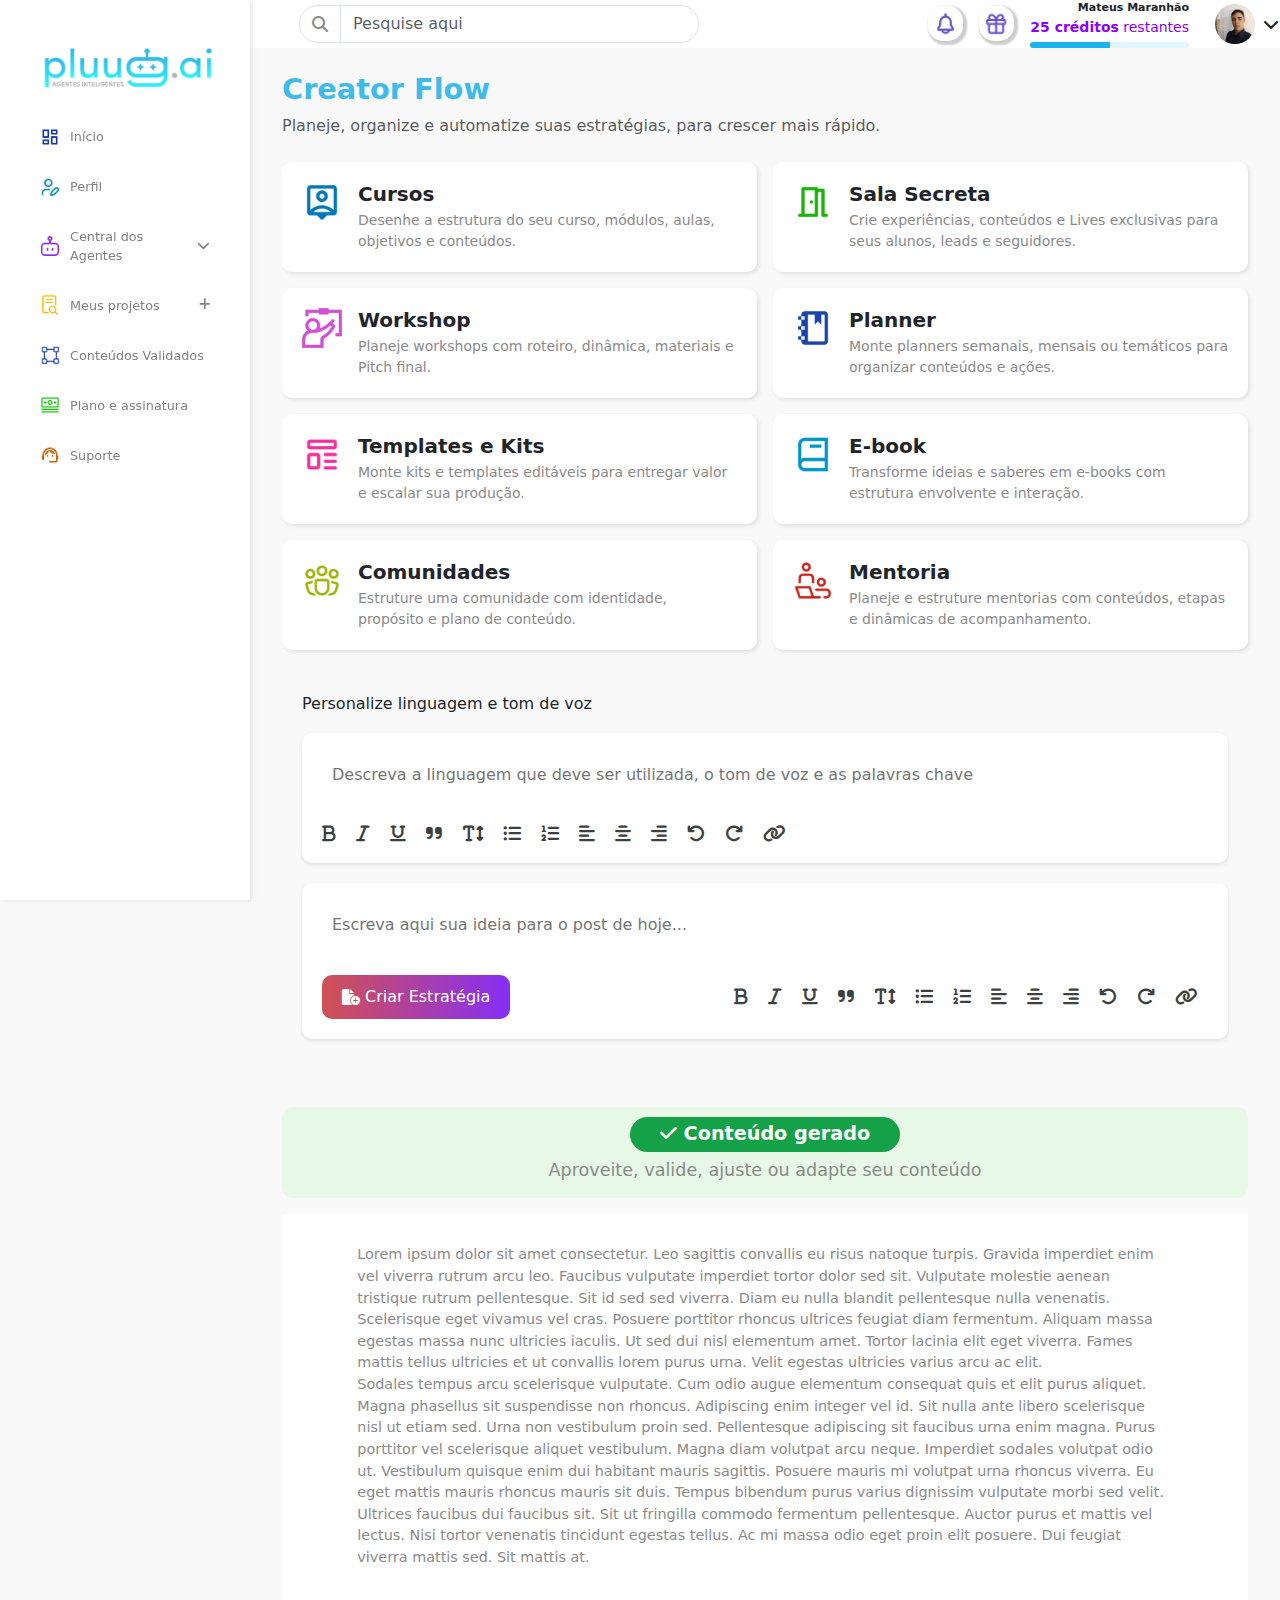
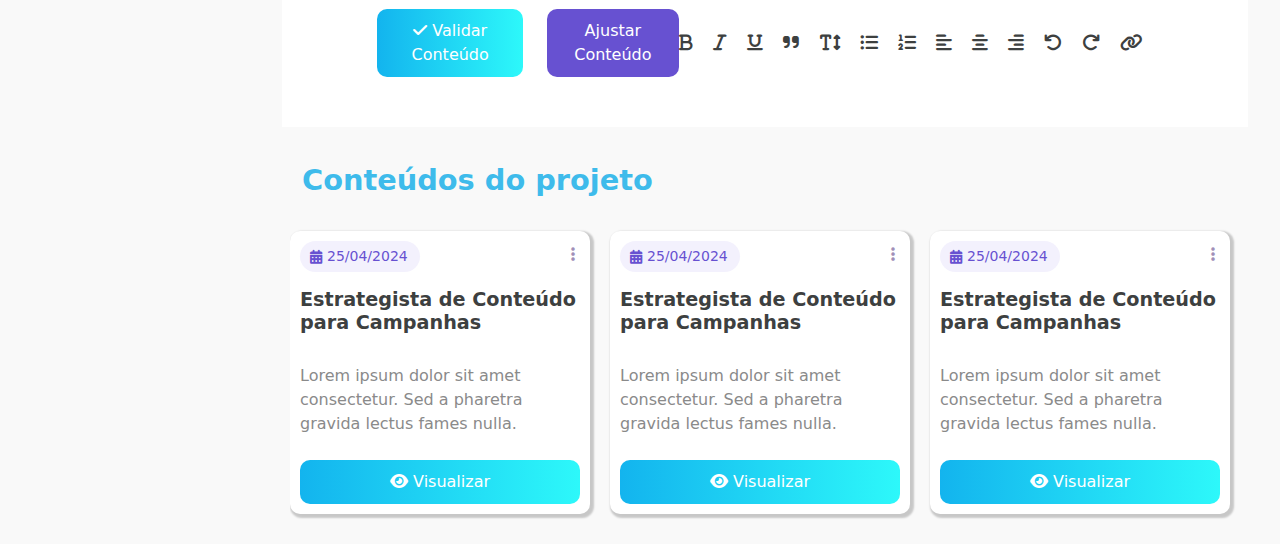
==== commit 867b91f8: "implement leads-ai" ====
--- a/creator-builder.html
+++ b/creator-builder.html
@@ -389,7 +389,7 @@
                                 <i class="fa-solid fa-check"></i> Conteúdo gerado
                             </button>
                         </div>
-                        <p>Aproveite a sugestão, revise, ajuste e adapte se achar necessário</p>
+                        <p>Aproveite, valide, ajuste ou adapte seu conteúdo</p>
                     </div>
                 </div>
             </div>
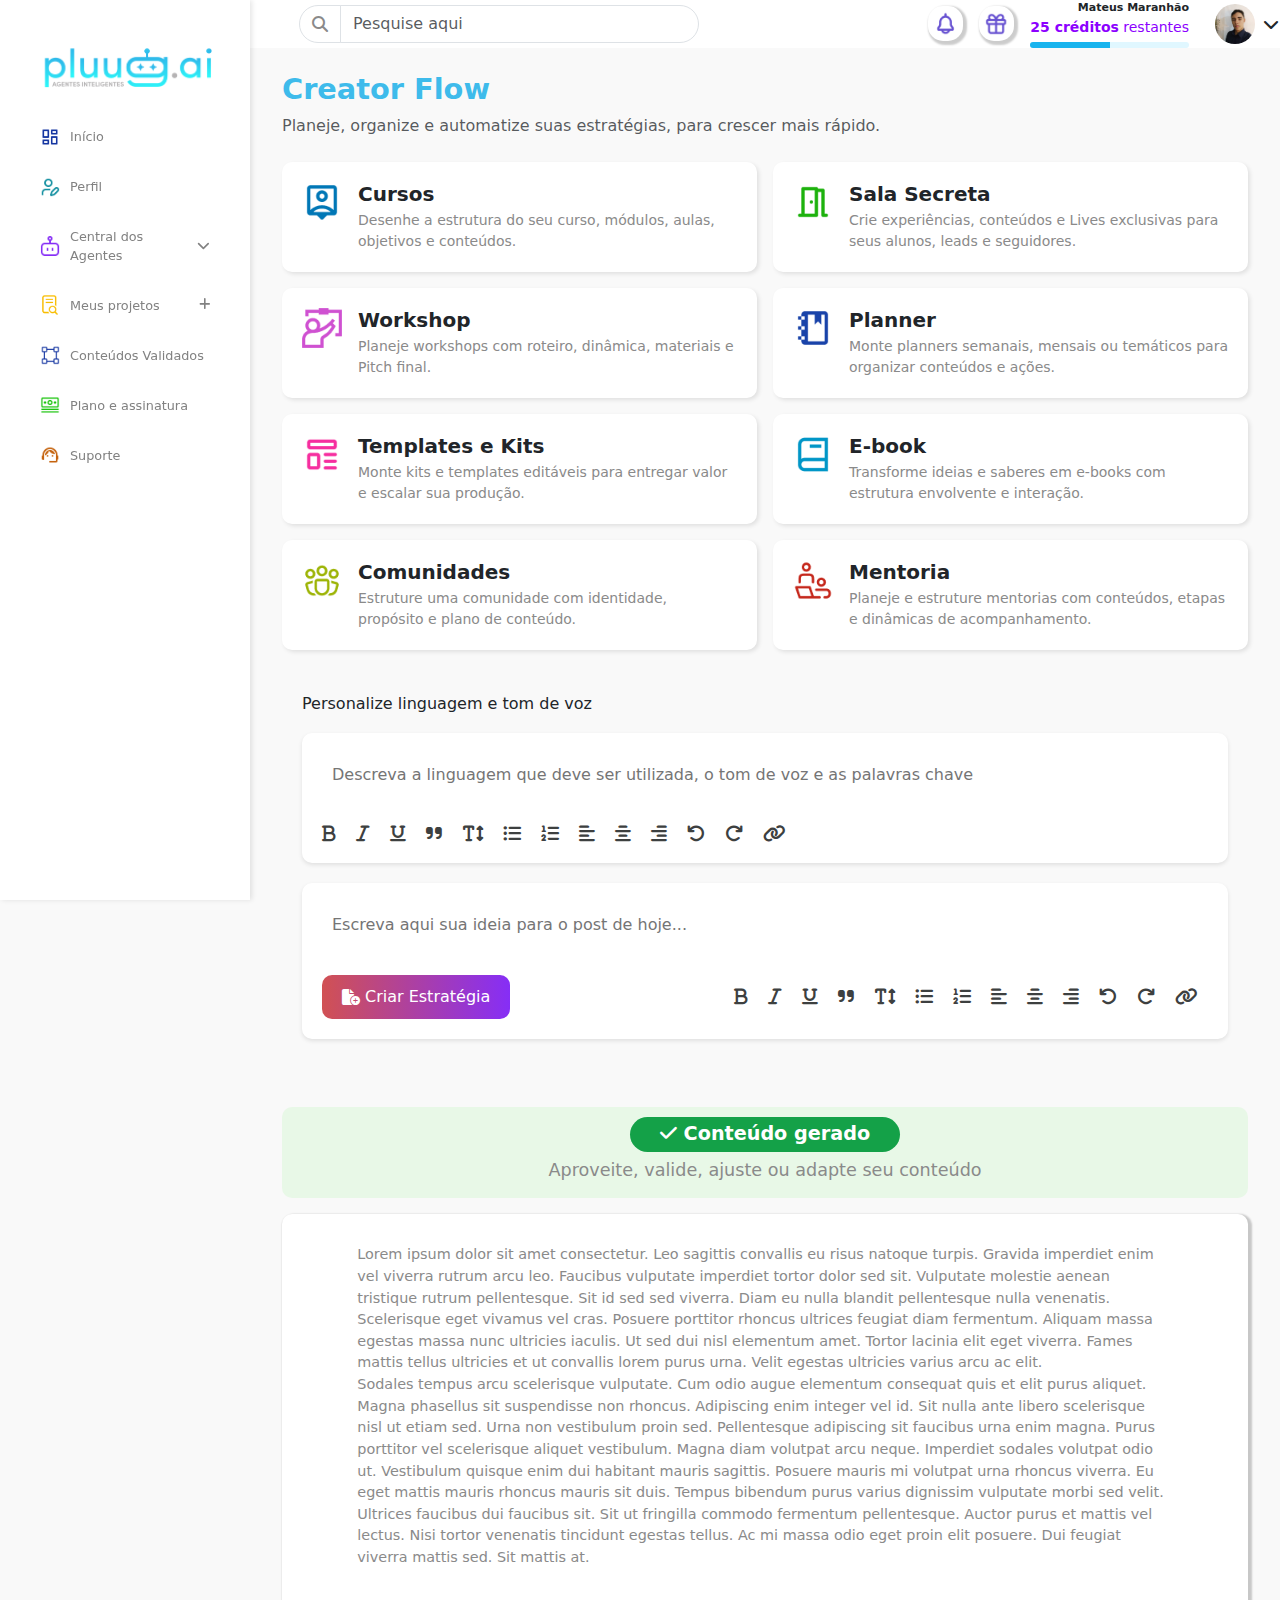
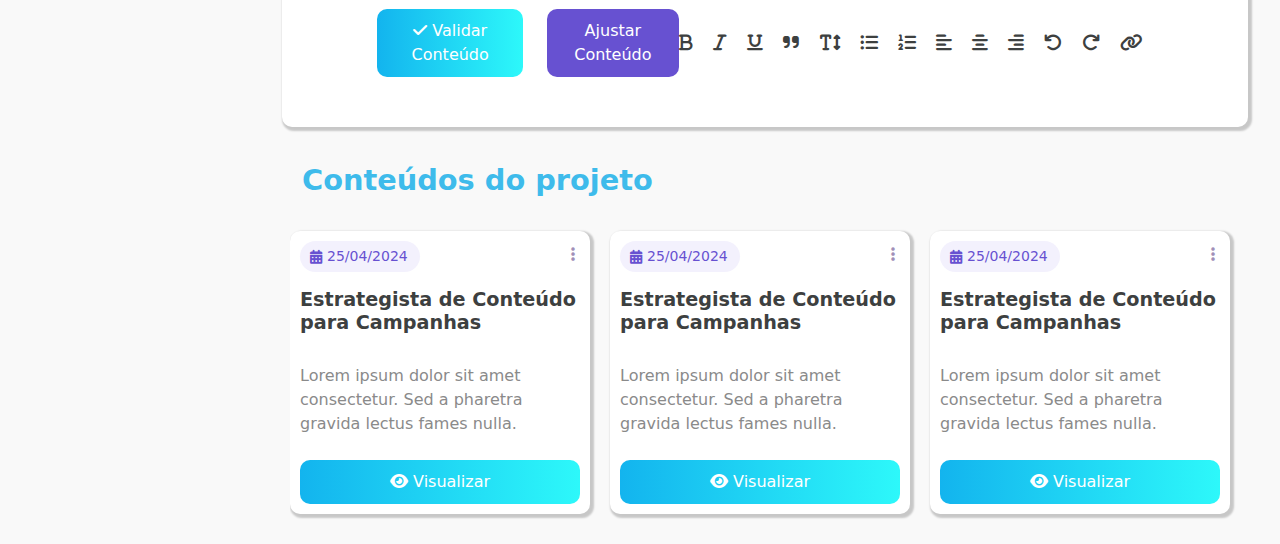
==== commit b59c46e5: "Implement visualizar-conteudo" ====
--- a/creator-builder.html
+++ b/creator-builder.html
@@ -470,7 +470,7 @@
                             </div>
                             <h4 class="mt-3 mb-3">Estrategista de Conteúdo para Campanhas</h4>
                             <p>Lorem ipsum dolor sit amet consectetur. Sed a pharetra gravida lectus fames nulla.</p>
-                            <button class="btn-visualizar"><i class="fa-solid fa-eye"></i> Visualizar</button>
+                            <button onclick="visualizarConteudo()" class="btn-visualizar"><i class="fa-solid fa-eye"></i> Visualizar</button>
                         </div>
                         <div class="card-conteudo">
                             <div class="d-flex justify-content-between">
@@ -487,7 +487,7 @@
                             </div>
                             <h4 class="mt-3 mb-3">Estrategista de Conteúdo para Campanhas</h4>
                             <p>Lorem ipsum dolor sit amet consectetur. Sed a pharetra gravida lectus fames nulla.</p>
-                            <button class="btn-visualizar"><i class="fa-solid fa-eye"></i> Visualizar</button>
+                            <button onclick="visualizarConteudo()" class="btn-visualizar"><i class="fa-solid fa-eye"></i> Visualizar</button>
                         </div>
                         <div class="card-conteudo">
                             <div class="d-flex justify-content-between">
@@ -504,7 +504,7 @@
                             </div>
                             <h4 class="mt-3 mb-3">Estrategista de Conteúdo para Campanhas</h4>
                             <p>Lorem ipsum dolor sit amet consectetur. Sed a pharetra gravida lectus fames nulla.</p>
-                            <button class="btn-visualizar"><i class="fa-solid fa-eye"></i> Visualizar</button>
+                            <button onclick="visualizarConteudo()" class="btn-visualizar"><i class="fa-solid fa-eye"></i> Visualizar</button>
                         </div>
                         <div class="card-conteudo">
                             <div class="d-flex justify-content-between">
@@ -521,7 +521,7 @@
                             </div>
                             <h4 class="mt-3 mb-3">Estrategista de Conteúdo para Campanhas</h4>
                             <p>Lorem ipsum dolor sit amet consectetur. Sed a pharetra gravida lectus fames nulla.</p>
-                            <button class="btn-visualizar"><i class="fa-solid fa-eye"></i> Visualizar</button>
+                            <button onclick="visualizarConteudo()" class="btn-visualizar"><i class="fa-solid fa-eye"></i> Visualizar</button>
                         </div>
                         <div class="card-conteudo">
                             <div class="d-flex justify-content-between">
@@ -538,7 +538,7 @@
                             </div>
                             <h4 class="mt-3 mb-3">Estrategista de Conteúdo para Campanhas</h4>
                             <p>Lorem ipsum dolor sit amet consectetur. Sed a pharetra gravida lectus fames nulla.</p>
-                            <button class="btn-visualizar"><i class="fa-solid fa-eye"></i> Visualizar</button>
+                            <button onclick="visualizarConteudo()" class="btn-visualizar"><i class="fa-solid fa-eye"></i> Visualizar</button>
                         </div>
                         <div class="card-conteudo">
                             <div class="d-flex justify-content-between">
@@ -555,7 +555,7 @@
                             </div>
                             <h4 class="mt-3 mb-3">Estrategista de Conteúdo para Campanhas</h4>
                             <p>Lorem ipsum dolor sit amet consectetur. Sed a pharetra gravida lectus fames nulla.</p>
-                            <button class="btn-visualizar"><i class="fa-solid fa-eye"></i> Visualizar</button>
+                            <button onclick="visualizarConteudo()" class="btn-visualizar"><i class="fa-solid fa-eye"></i> Visualizar</button>
                         </div>
                     </div>
                 </div>
--- a/css/trend-ai.css
+++ b/css/trend-ai.css
@@ -293,6 +293,8 @@
 .conteudo-texto {
     background-color: #fff;
     padding: 30px;
+    border-radius: 10px;
+    box-shadow: 2px 2px 2px 2px rgb(0 0 0 / 20%);
 }
 
 .conteudo-texto p {
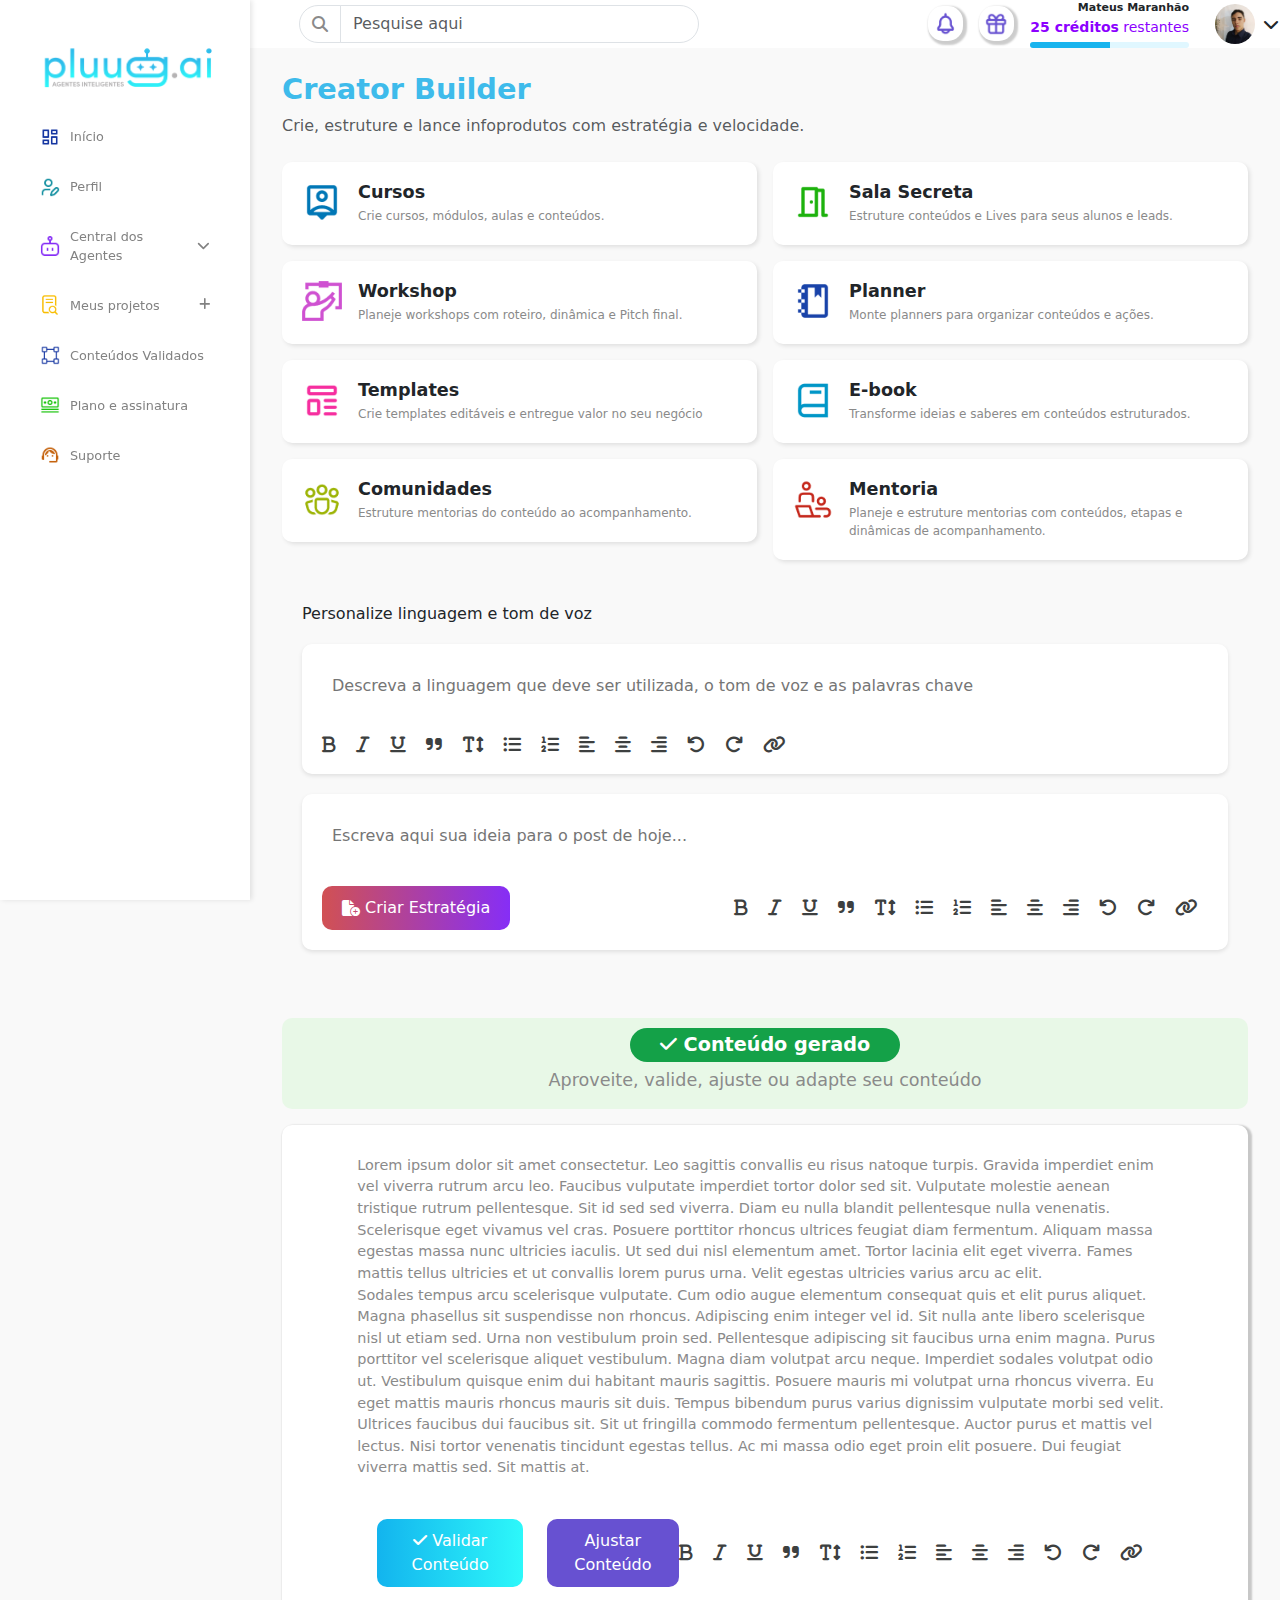
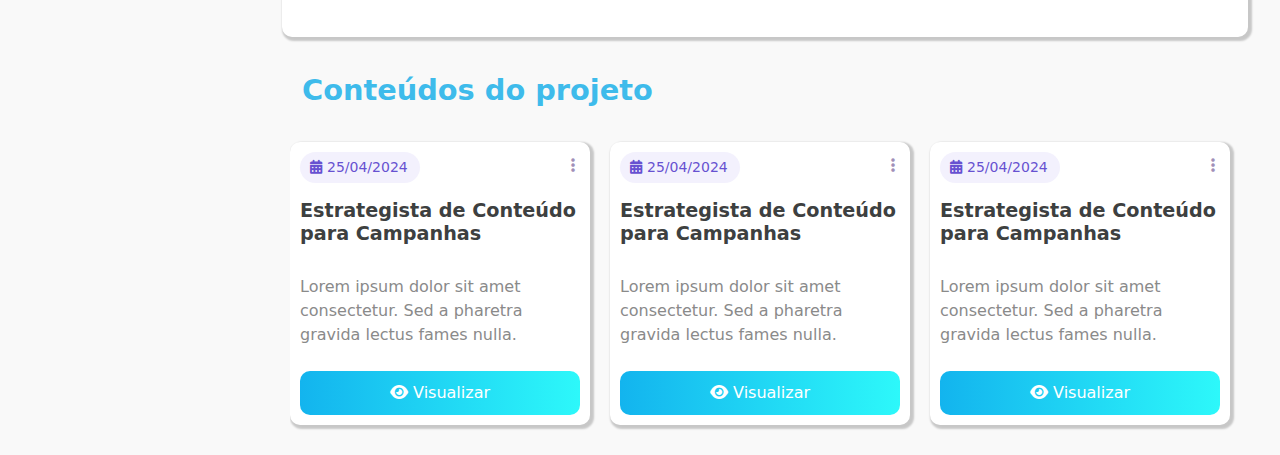
==== commit 2e453214: "Update responsive in leads-ia and create-builder" ====
--- a/creator-builder.html
+++ b/creator-builder.html
@@ -218,8 +218,8 @@
 
         <section class="creator-builder">
             <div class="container">
-                <h2>Creator Flow</h2>
-                <p class="text-muted mb-4">Planeje, organize e automatize suas estratégias, para crescer mais rápido.
+                <h2>Creator Builder</h2>
+                <p class="text-muted mb-4">Crie, estruture e lance infoprodutos com estratégia e velocidade.
                 </p>
 
                 <div class="row g-3">
@@ -230,7 +230,7 @@
                                 width="40" alt="Cursos">
                             <div>
                                 <h5 class="fw-bold mb-1">Cursos</h5>
-                                <p class="mb-0">Desenhe a estrutura do seu curso, módulos, aulas, objetivos e conteúdos.
+                                <p class="mb-0">Crie cursos, módulos, aulas e conteúdos.
                                 </p>
                             </div>
                         </div>
@@ -243,8 +243,8 @@
                                 class="me-3" width="40" alt="Sala Secreta">
                             <div>
                                 <h5 class="fw-bold mb-1">Sala Secreta</h5>
-                                <p class="mb-0">Crie experiências, conteúdos e Lives exclusivas para seus alunos, leads
-                                    e seguidores.</p>
+                                <p class="mb-0">Estruture conteúdos e Lives para seus alunos e leads.
+                                </p>
                             </div>
                         </div>
                     </div>
@@ -256,7 +256,8 @@
                                 alt="Workshop">
                             <div>
                                 <h5 class="fw-bold mb-1">Workshop</h5>
-                                <p class="mb-0">Planeje workshops com roteiro, dinâmica, materiais e Pitch final.</p>
+                                <p class="mb-0">Planeje workshops com roteiro, dinâmica e Pitch final.
+                                </p>
                             </div>
                         </div>
                     </div>
@@ -268,8 +269,7 @@
                                 alt="Planner">
                             <div>
                                 <h5 class="fw-bold mb-1">Planner</h5>
-                                <p class="mb-0">Monte planners semanais, mensais ou temáticos para organizar conteúdos e
-                                    ações.</p>
+                                <p class="mb-0">Monte planners para organizar conteúdos e ações.</p>
                             </div>
                         </div>
                     </div>
@@ -280,9 +280,8 @@
                             <img src="./img/builder icons/tabler_template.png" class="me-3" width="40"
                                 alt="Templates e Kits">
                             <div>
-                                <h5 class="fw-bold mb-1">Templates e Kits</h5>
-                                <p class="mb-0">Monte kits e templates editáveis para entregar valor e escalar sua
-                                    produção.</p>
+                                <h5 class="fw-bold mb-1">Templates</h5>
+                                <p class="mb-0">Crie templates editáveis e entregue valor no seu negócio</p>
                             </div>
                         </div>
                     </div>
@@ -293,8 +292,7 @@
                             <img src="./img/builder icons/tdesign_book.png" class="me-3" width="40" alt="E-book">
                             <div>
                                 <h5 class="fw-bold mb-1">E-book</h5>
-                                <p class="mb-0">Transforme ideias e saberes em e-books com estrutura envolvente e
-                                    interação.</p>
+                                <p class="mb-0">Transforme ideias e saberes em conteúdos estruturados.</p>
                             </div>
                         </div>
                     </div>
@@ -306,8 +304,7 @@
                                 width="40" alt="Comunidades">
                             <div>
                                 <h5 class="fw-bold mb-1">Comunidades</h5>
-                                <p class="mb-0">Estruture uma comunidade com identidade, propósito e plano de conteúdo.
-                                </p>
+                                <p class="mb-0">Estruture mentorias do conteúdo ao acompanhamento.</p>
                             </div>
                         </div>
                     </div>
@@ -470,7 +467,8 @@
                             </div>
                             <h4 class="mt-3 mb-3">Estrategista de Conteúdo para Campanhas</h4>
                             <p>Lorem ipsum dolor sit amet consectetur. Sed a pharetra gravida lectus fames nulla.</p>
-                            <button onclick="visualizarConteudo()" class="btn-visualizar"><i class="fa-solid fa-eye"></i> Visualizar</button>
+                            <button onclick="visualizarConteudo()" class="btn-visualizar"><i
+                                    class="fa-solid fa-eye"></i> Visualizar</button>
                         </div>
                         <div class="card-conteudo">
                             <div class="d-flex justify-content-between">
@@ -487,7 +485,8 @@
                             </div>
                             <h4 class="mt-3 mb-3">Estrategista de Conteúdo para Campanhas</h4>
                             <p>Lorem ipsum dolor sit amet consectetur. Sed a pharetra gravida lectus fames nulla.</p>
-                            <button onclick="visualizarConteudo()" class="btn-visualizar"><i class="fa-solid fa-eye"></i> Visualizar</button>
+                            <button onclick="visualizarConteudo()" class="btn-visualizar"><i
+                                    class="fa-solid fa-eye"></i> Visualizar</button>
                         </div>
                         <div class="card-conteudo">
                             <div class="d-flex justify-content-between">
@@ -504,7 +503,8 @@
                             </div>
                             <h4 class="mt-3 mb-3">Estrategista de Conteúdo para Campanhas</h4>
                             <p>Lorem ipsum dolor sit amet consectetur. Sed a pharetra gravida lectus fames nulla.</p>
-                            <button onclick="visualizarConteudo()" class="btn-visualizar"><i class="fa-solid fa-eye"></i> Visualizar</button>
+                            <button onclick="visualizarConteudo()" class="btn-visualizar"><i
+                                    class="fa-solid fa-eye"></i> Visualizar</button>
                         </div>
                         <div class="card-conteudo">
                             <div class="d-flex justify-content-between">
@@ -521,7 +521,8 @@
                             </div>
                             <h4 class="mt-3 mb-3">Estrategista de Conteúdo para Campanhas</h4>
                             <p>Lorem ipsum dolor sit amet consectetur. Sed a pharetra gravida lectus fames nulla.</p>
-                            <button onclick="visualizarConteudo()" class="btn-visualizar"><i class="fa-solid fa-eye"></i> Visualizar</button>
+                            <button onclick="visualizarConteudo()" class="btn-visualizar"><i
+                                    class="fa-solid fa-eye"></i> Visualizar</button>
                         </div>
                         <div class="card-conteudo">
                             <div class="d-flex justify-content-between">
@@ -538,7 +539,8 @@
                             </div>
                             <h4 class="mt-3 mb-3">Estrategista de Conteúdo para Campanhas</h4>
                             <p>Lorem ipsum dolor sit amet consectetur. Sed a pharetra gravida lectus fames nulla.</p>
-                            <button onclick="visualizarConteudo()" class="btn-visualizar"><i class="fa-solid fa-eye"></i> Visualizar</button>
+                            <button onclick="visualizarConteudo()" class="btn-visualizar"><i
+                                    class="fa-solid fa-eye"></i> Visualizar</button>
                         </div>
                         <div class="card-conteudo">
                             <div class="d-flex justify-content-between">
@@ -555,7 +557,8 @@
                             </div>
                             <h4 class="mt-3 mb-3">Estrategista de Conteúdo para Campanhas</h4>
                             <p>Lorem ipsum dolor sit amet consectetur. Sed a pharetra gravida lectus fames nulla.</p>
-                            <button onclick="visualizarConteudo()" class="btn-visualizar"><i class="fa-solid fa-eye"></i> Visualizar</button>
+                            <button onclick="visualizarConteudo()" class="btn-visualizar"><i
+                                    class="fa-solid fa-eye"></i> Visualizar</button>
                         </div>
                     </div>
                 </div>
--- a/css/creator-builder.css
+++ b/css/creator-builder.css
@@ -23,4 +23,16 @@
 .creator-builder .flow-card p {
     color: #8A8A8A;
     font-size: 14px;
+}
+
+@media (min-width: 768px) and (max-width: 1600px) {
+
+    .creator-builder .flow-card h5 {
+        font-size: 1.1rem;
+    }
+
+    .creator-builder .flow-card p {
+        color: #8A8A8A;
+        font-size: 12px;
+    }
 }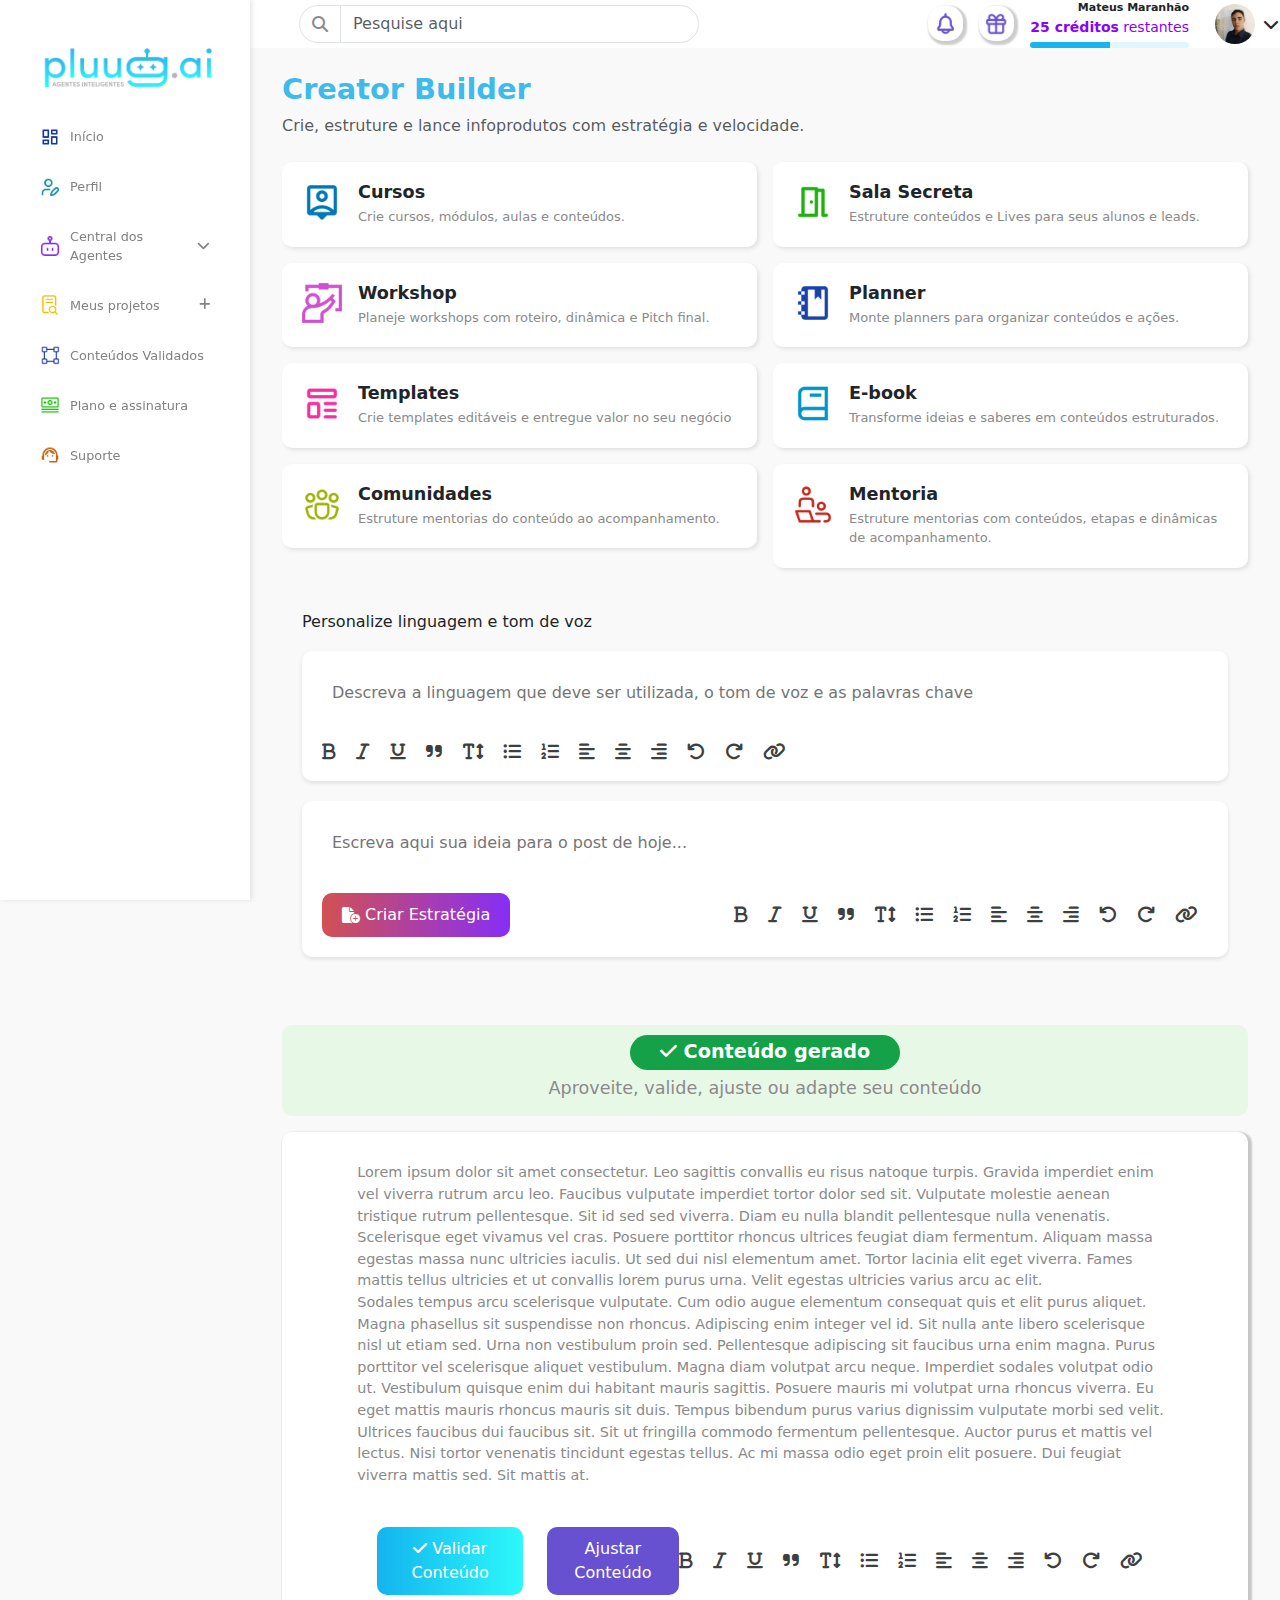
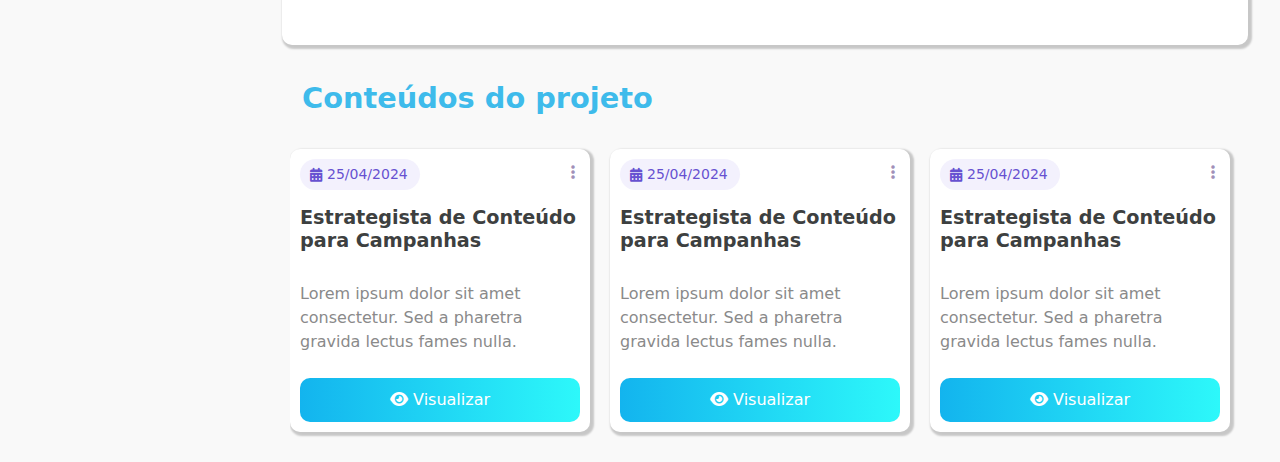
==== commit 796409c2: "update creator builder" ====
--- a/creator-builder.html
+++ b/creator-builder.html
@@ -316,8 +316,7 @@
                                 alt="Mentoria">
                             <div>
                                 <h5 class="fw-bold mb-1">Mentoria</h5>
-                                <p class="mb-0">Planeje e estruture mentorias com conteúdos, etapas e dinâmicas de
-                                    acompanhamento.</p>
+                                <p class="mb-0">Estruture mentorias com conteúdos, etapas e dinâmicas de acompanhamento.</p>
                             </div>
                         </div>
                     </div>
--- a/css/creator-builder.css
+++ b/css/creator-builder.css
@@ -33,6 +33,6 @@
 
     .creator-builder .flow-card p {
         color: #8A8A8A;
-        font-size: 12px;
+        font-size: 13px;
     }
 }